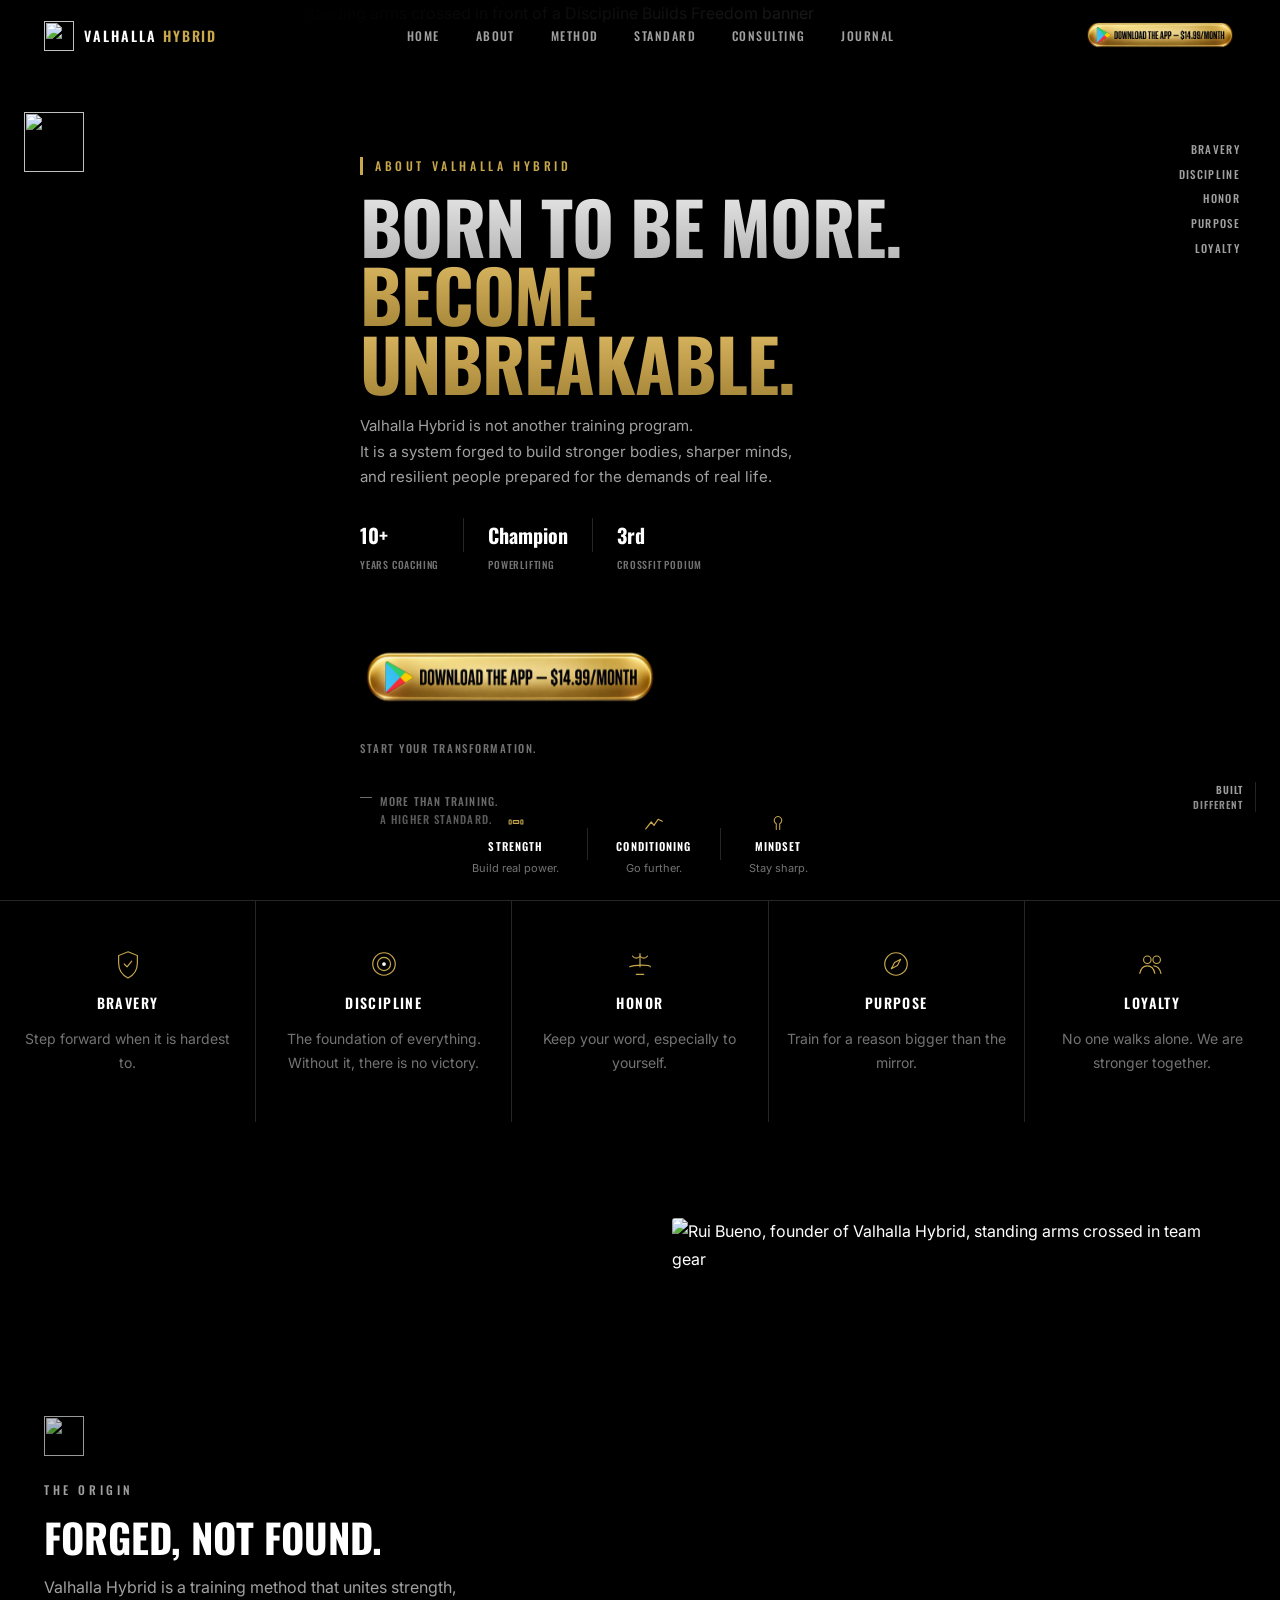
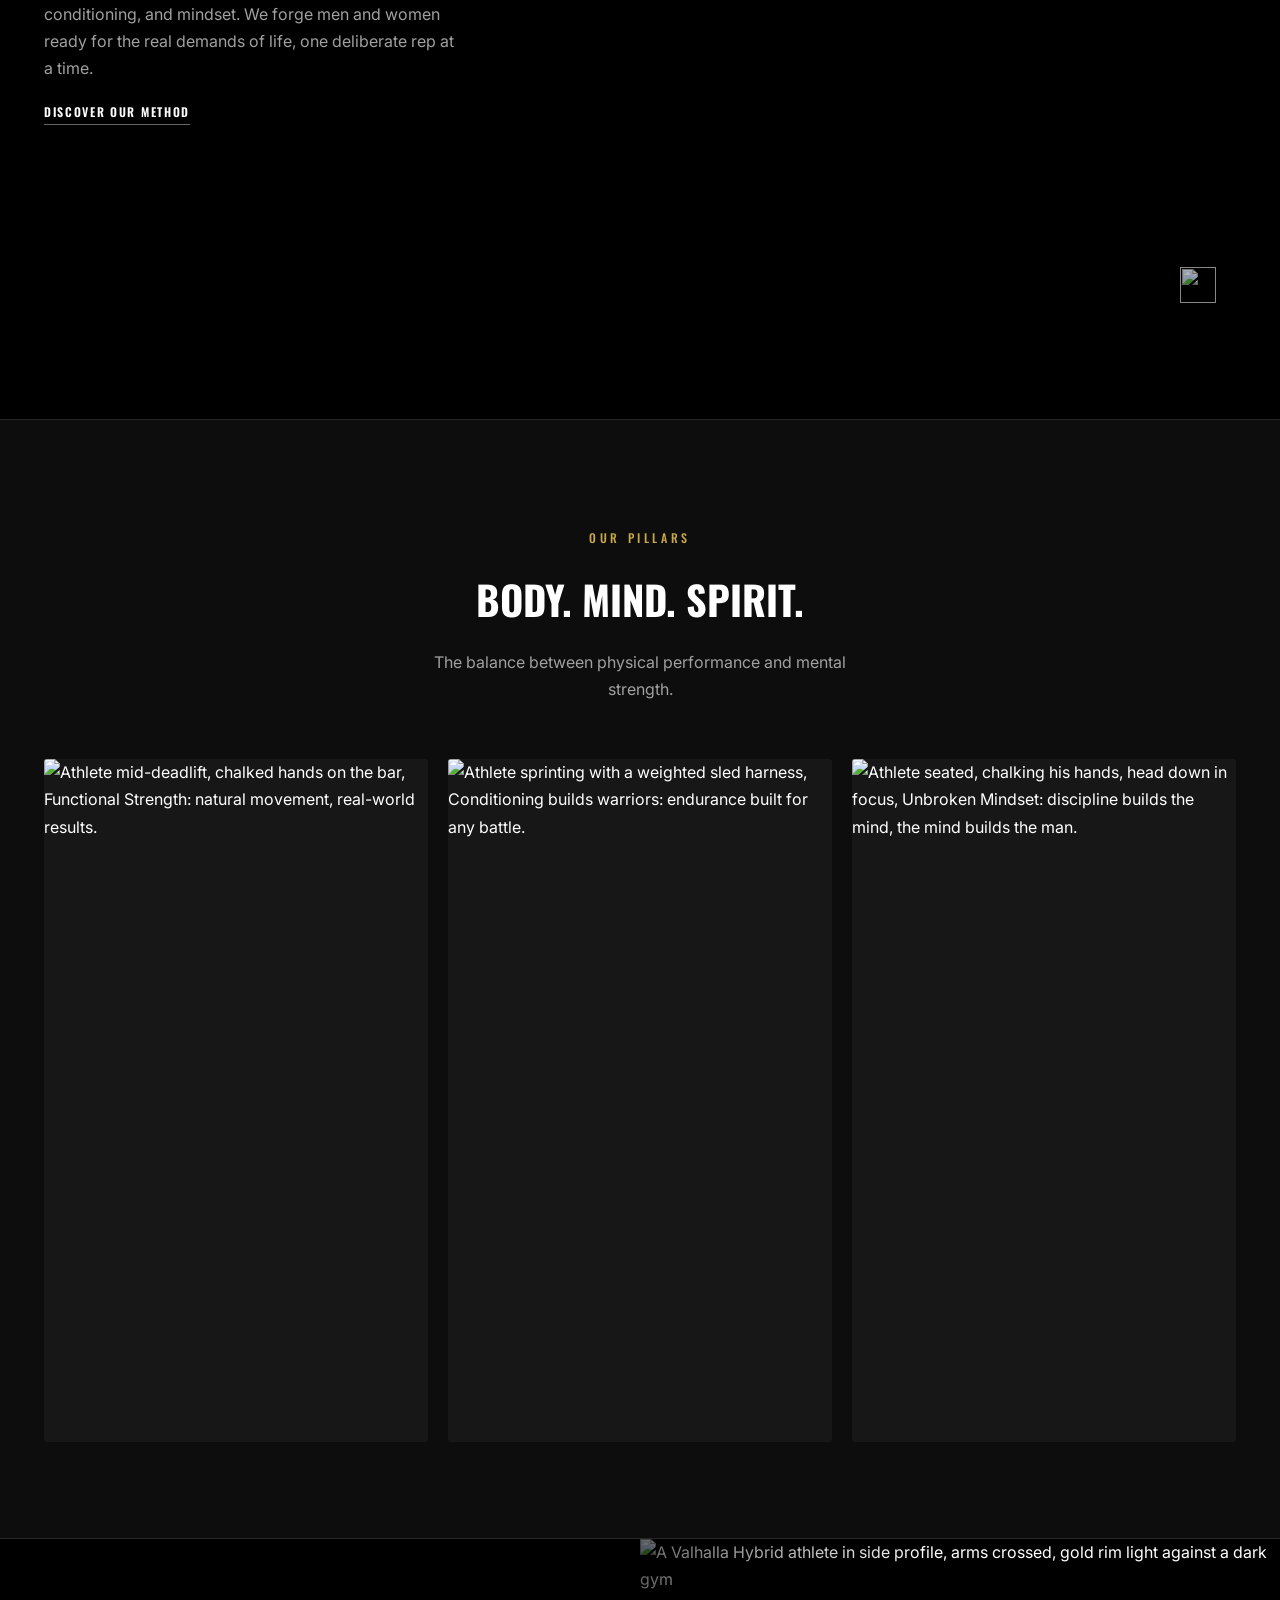
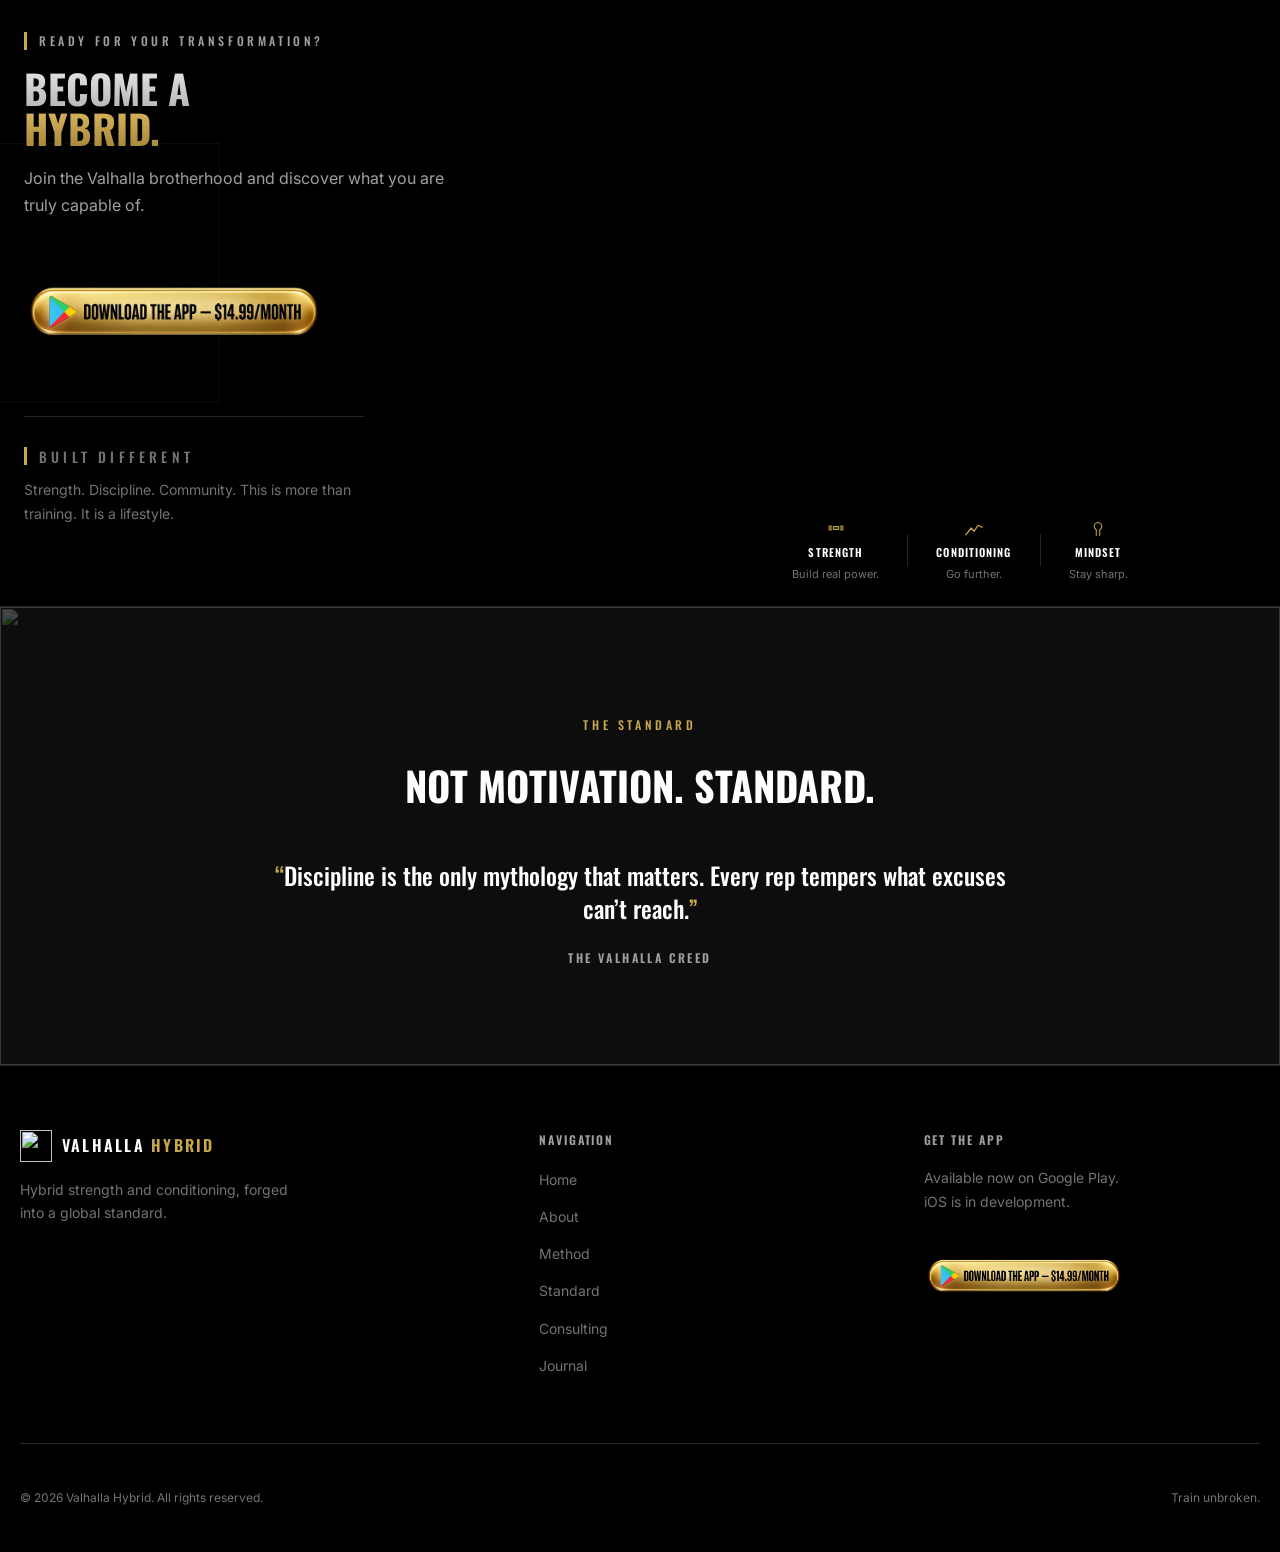
==== index.html @ 8d73e745 "Replace every app CTA with the Google Play download button graphic All CTAs that lead to the app (na" ====
<!DOCTYPE html>
<html lang="en">
<head>
  <meta charset="UTF-8" />
  <meta name="viewport" content="width=device-width, initial-scale=1" />
  <title>Valhalla Hybrid | Train Unbroken</title>
  <meta name="description" content="Hybrid strength and conditioning training, forged into a global standard. Discipline over motivation." />
  <meta name="theme-color" content="#000000" />
  <link rel="icon" href="favicon.ico" />
  <link rel="apple-touch-icon" href="apple-touch-icon.png" />
  <meta property="og:title" content="Valhalla Hybrid | Train Unbroken" />
  <meta property="og:description" content="Hybrid strength and conditioning training, forged into a global standard. Discipline over motivation." />
  <meta property="og:type" content="website" />
  <meta property="og:image" content="assets/head/og-cover.jpg" />
  <meta name="twitter:card" content="summary_large_image" />
  <meta name="twitter:image" content="assets/head/og-cover.jpg" />
  <link rel="preconnect" href="https://fonts.googleapis.com" />
  <link rel="preconnect" href="https://fonts.gstatic.com" crossorigin />
  <link href="https://fonts.googleapis.com/css2?family=Oswald:wght@400;500;600;700&family=Inter:wght@300;400;500;600;700&display=swap" rel="stylesheet" />
  <link rel="stylesheet" href="styles.css" />
</head>
<body>
  <header class="nav" id="nav">
    <div class="container nav-inner">
      <a href="#top" class="nav-brand">
        <img src="assets/brand/logo-mark.webp" alt="" />
        <span>VALHALLA <span style="color: var(--gold)">HYBRID</span></span>
      </a>
      <ul class="nav-links">
        <li><a href="#top">Home</a></li>
        <li><a href="#about">About</a></li>
        <li><a href="#method">Method</a></li>
        <li><a href="#standard">Standard</a></li>
        <li><a href="consulting.html">Consulting</a></li>
        <li><a href="journal.html">Journal</a></li>
      </ul>
      <a href="join.html" class="btn-download btn-download-nav" aria-label="Become A Hybrid — Download The App"><img src="assets/join/btn-download.png" alt=""></a>
    </div>
  </header>

  <main>
    <section id="top" class="hero">
      <img
        class="hero-bg"
        src="assets/hero/athlete-front.jpg"
        alt="Rui Bueno, founder of Valhalla Hybrid, standing arms crossed in front of a Discipline Builds Freedom banner"
      />
      <div class="hero-scrim-1"></div>
      <div class="hero-scrim-2"></div>
      <img class="hero-mark reveal" src="assets/brand/logo-mark.webp" alt="" />

      <ul class="hero-side-list reveal" style="animation-delay: 200ms">
        <li>Bravery</li>
        <li>Discipline</li>
        <li>Honor</li>
        <li>Purpose</li>
        <li>Loyalty</li>
      </ul>
      <p class="hero-built-different">Built<br />Different</p>

      <div class="container">
        <div class="hero-content">
          <p class="eyebrow eyebrow-rule reveal">About Valhalla Hybrid</p>
          <h1 class="hero-title reveal" style="animation-delay: 80ms">
            <span class="silver">Born to be more.</span><br />
            <span class="gold-grad">Become unbreakable.</span>
          </h1>
          <p class="hero-sub reveal" style="animation-delay: 160ms">
            Valhalla Hybrid is not another training program.<br />
            It is a system forged to build stronger bodies, sharper minds,<br />
            and resilient people prepared for the demands of real life.
          </p>

          <div class="hero-stats reveal" style="animation-delay: 200ms">
            <div class="stat">
              <span class="num">10+</span>
              <span class="label">Years Coaching</span>
            </div>
            <div class="divider"></div>
            <div class="stat">
              <span class="num">Champion</span>
              <span class="label">Powerlifting</span>
            </div>
            <div class="divider"></div>
            <div class="stat">
              <span class="num">3rd</span>
              <span class="label">CrossFit Podium</span>
            </div>
          </div>

          <div class="hero-ctas reveal" style="animation-delay: 240ms">
            <a href="join.html" class="btn-download btn-download-cta" aria-label="Enter Valhalla — Download The App"><img src="assets/join/btn-download.png" alt=""></a>
          </div>
          <p class="hero-cta-caption">Start your transformation.</p>

          <p class="hero-footline"><span class="rule"></span>More than training.<br />A higher standard.</p>
        </div>
      </div>

      <div class="cta-split-strip hero-strip">
        <div class="item">
          <svg viewBox="0 0 256 256" fill="none" stroke-width="12"><rect x="96" y="112" width="64" height="32" rx="4"/><rect x="48" y="104" width="24" height="48" rx="4"/><rect x="184" y="104" width="24" height="48" rx="4"/></svg>
          <h4>Strength</h4>
          <p>Build real power.</p>
        </div>
        <div class="divider"></div>
        <div class="item">
          <svg viewBox="0 0 256 256" fill="none" stroke-width="14"><path d="M32 208 96 128l32 40 48-72 48 24" stroke-linecap="round" stroke-linejoin="round"/></svg>
          <h4>Conditioning</h4>
          <p>Go further.</p>
        </div>
        <div class="divider"></div>
        <div class="item">
          <svg viewBox="0 0 256 256" fill="none" stroke-width="12"><path d="M108 216V148a44 44 0 1 1 40 0v68" stroke-linecap="round" stroke-linejoin="round"/></svg>
          <h4>Mindset</h4>
          <p>Stay sharp.</p>
        </div>
      </div>
    </section>

    <section class="pillars">
      <div class="pillars-grid">
        <div class="pillar">
          <svg viewBox="0 0 256 256" fill="none" stroke-width="10"><path d="M128 24 208 56v64c0 72-40 108-80 128-40-20-80-56-80-128V56Z"/><path d="M96 128l24 24 40-48" stroke-linecap="round" stroke-linejoin="round"/></svg>
          <h3>Bravery</h3>
          <p>Step forward when it is hardest to.</p>
        </div>
        <div class="pillar">
          <svg viewBox="0 0 256 256" fill="none" stroke-width="10"><circle cx="128" cy="128" r="96"/><circle cx="128" cy="128" r="56"/><circle cx="128" cy="128" r="16" fill="currentColor" stroke="none"/></svg>
          <h3>Discipline</h3>
          <p>The foundation of everything. Without it, there is no victory.</p>
        </div>
        <div class="pillar">
          <svg viewBox="0 0 256 256" fill="none" stroke-width="10"><path d="M40 152c40-20 176-20 176 0" stroke-linecap="round"/><path d="M128 40v112" stroke-linecap="round"/><path d="M64 60c16 24 48 24 64 0M192 60c-16 24-48 24-64 0" stroke-linecap="round" stroke-linejoin="round"/><path d="M96 216h64" stroke-linecap="round"/></svg>
          <h3>Honor</h3>
          <p>Keep your word, especially to yourself.</p>
        </div>
        <div class="pillar">
          <svg viewBox="0 0 256 256" fill="none" stroke-width="10"><circle cx="128" cy="128" r="96"/><path d="M168 88l-28 52-52 28 28-52 52-28Z" stroke-linejoin="round"/></svg>
          <h3>Purpose</h3>
          <p>Train for a reason bigger than the mirror.</p>
        </div>
        <div class="pillar">
          <svg viewBox="0 0 256 256" fill="none" stroke-width="10"><circle cx="88" cy="92" r="32"/><circle cx="168" cy="92" r="32"/><path d="M24 208c8-40 32-64 64-64s56 24 64 64" stroke-linecap="round"/><path d="M144 144c30 2 52 26 60 64" stroke-linecap="round"/></svg>
          <h3>Loyalty</h3>
          <p>No one walks alone. We are stronger together.</p>
        </div>
      </div>
    </section>

    <section id="about" class="about">
      <div class="container about-grid">
        <div>
          <img src="assets/brand/logo-mark.webp" alt="" style="height: 40px; width: 40px; opacity: 0.8; margin-bottom: 24px" />
          <p class="eyebrow">The Origin</p>
          <h2>Forged, not found.</h2>
          <p>
            Valhalla Hybrid is a training method that unites strength, conditioning, and mindset.
            We forge men and women ready for the real demands of life, one deliberate rep at a time.
          </p>
          <a href="#method" class="link-underline" style="color: var(--white)"><span>Discover Our Method</span></a>
        </div>
        <div class="about-photo">
          <img src="assets/content/founder.jpg" alt="Rui Bueno, founder of Valhalla Hybrid, standing arms crossed in team gear" />
          <div class="scrim"></div>
          <img class="mark" src="assets/brand/logo-mark.webp" alt="" />
        </div>
      </div>
    </section>

    <section id="method" class="method">
      <div class="container">
        <p class="eyebrow">Our Pillars</p>
        <h2>Body. Mind. Spirit.</h2>
        <p class="method-sub">The balance between physical performance and mental strength.</p>

        <div class="method-grid">
          <article class="method-card poster">
            <img src="assets/content/functional-strength.webp" alt="Athlete mid-deadlift, chalked hands on the bar, Functional Strength: natural movement, real-world results." />
          </article>
          <article class="method-card poster">
            <img src="assets/content/conditioning.webp" alt="Athlete sprinting with a weighted sled harness, Conditioning builds warriors: endurance built for any battle." />
          </article>
          <article class="method-card poster">
            <img src="assets/content/mindset.webp" alt="Athlete seated, chalking his hands, head down in focus, Unbroken Mindset: discipline builds the mind, the mind builds the man." />
          </article>
        </div>
      </div>
    </section>

    <section id="join" class="cta-split">
      <div class="cta-split-text">
        <img class="watermark" src="assets/brand/logo-mark.webp" alt="" />
        <div class="inner">
          <p class="eyebrow eyebrow-rule">Ready for your transformation?</p>
          <h2><span class="silver">Become a</span><br /><span class="gold-grad">hybrid.</span></h2>
          <p>Join the Valhalla brotherhood and discover what you are truly capable of.</p>
          <a href="join.html" class="btn-download btn-download-cta" aria-label="Become A Hybrid — Download The App"><img src="assets/join/btn-download.png" alt=""></a>

          <div class="built-different">
            <p class="eyebrow eyebrow-rule">Built Different</p>
            <p>Strength. Discipline. Community. This is more than training. It is a lifestyle.</p>
          </div>
        </div>
      </div>
      <div class="cta-split-photo">
        <img src="assets/content/athlete-side-profile.jpg" alt="A Valhalla Hybrid athlete in side profile, arms crossed, gold rim light against a dark gym" />
        <div class="scrim"></div>
        <div class="cta-split-strip">
          <div class="item">
            <svg viewBox="0 0 256 256" fill="none" stroke-width="12"><rect x="96" y="112" width="64" height="32" rx="4"/><rect x="48" y="104" width="24" height="48" rx="4"/><rect x="184" y="104" width="24" height="48" rx="4"/></svg>
            <h4>Strength</h4>
            <p>Build real power.</p>
          </div>
          <div class="divider"></div>
          <div class="item">
            <svg viewBox="0 0 256 256" fill="none" stroke-width="14"><path d="M32 208 96 128l32 40 48-72 48 24" stroke-linecap="round" stroke-linejoin="round"/></svg>
            <h4>Conditioning</h4>
            <p>Go further.</p>
          </div>
          <div class="divider"></div>
          <div class="item">
            <svg viewBox="0 0 256 256" fill="none" stroke-width="12"><path d="M108 216V148a44 44 0 1 1 40 0v68" stroke-linecap="round" stroke-linejoin="round"/></svg>
            <h4>Mindset</h4>
            <p>Stay sharp.</p>
          </div>
        </div>
      </div>
    </section>

    <section id="standard" class="standard">
      <img class="bg-texture" src="assets/textures/texture-smoke.webp" alt="" />
      <div class="container standard-inner">
        <p class="eyebrow">The Standard</p>
        <h2>Not motivation. Standard.</h2>
        <blockquote>
          <p><span style="color: var(--gold)">&ldquo;</span>Discipline is the only mythology that matters. Every rep tempers what excuses can&rsquo;t reach.<span style="color: var(--gold)">&rdquo;</span></p>
          <footer>The Valhalla Creed</footer>
        </blockquote>
      </div>
    </section>
  </main>

  <footer class="site-footer">
    <div class="container footer-grid">
      <div>
        <a href="#top" class="footer-brand">
          <img src="assets/brand/logo-mark.webp" alt="" />
          <span>VALHALLA <span style="color: var(--gold)">HYBRID</span></span>
        </a>
        <p class="footer-tagline">Hybrid strength and conditioning, forged into a global standard.</p>
      </div>
      <div class="footer-col">
        <h3>Navigation</h3>
        <ul>
          <li><a href="#top">Home</a></li>
          <li><a href="#about">About</a></li>
          <li><a href="#method">Method</a></li>
          <li><a href="#standard">Standard</a></li>
          <li><a href="consulting.html">Consulting</a></li>
          <li><a href="journal.html">Journal</a></li>
        </ul>
      </div>
      <div class="footer-col">
        <h3>Get The App</h3>
        <p>Available now on Google Play. iOS is in development.</p>
        <a href="join.html" class="btn-download btn-download-sm" aria-label="Become A Hybrid — Download The App"><img src="assets/join/btn-download.png" alt=""></a>
      </div>
    </div>
    <div class="container footer-bottom">
      <p>&copy; <span id="year"></span> Valhalla Hybrid. All rights reserved.</p>
      <p>Train unbroken.</p>
    </div>
  </footer>

  <script>
    document.getElementById("year").textContent = new Date().getFullYear();
    var nav = document.getElementById("nav");
    window.addEventListener("scroll", function () {
      nav.classList.toggle("scrolled", window.scrollY > 8);
    });
  </script>
</body>
</html>
---- styles.css ----
:root {
  --black: #000000;
  --ink: #0d0d0d;
  --surface: #171717;
  --surface-2: #262626;
  --gold: #c9a84c;
  --gold-dim: #9a7b30;
  --gold-bright: #e8c36a;
  --white: #ffffff;
  --mist: #a0a0a0;
  --mist-2: #737373;
  --font-display: "Oswald", "Arial Narrow", sans-serif;
  --font-body: "Inter", -apple-system, BlinkMacSystemFont, sans-serif;
}

* {
  box-sizing: border-box;
}

html {
  scroll-behavior: smooth;
}

body {
  margin: 0;
  background: var(--black);
  color: var(--white);
  font-family: var(--font-body);
  line-height: 1.7;
  -webkit-font-smoothing: antialiased;
}

img {
  max-width: 100%;
  display: block;
}

a {
  color: inherit;
  text-decoration: none;
}

.container {
  max-width: 1240px;
  margin: 0 auto;
  padding: 0 24px;
}

.eyebrow {
  font-family: var(--font-display);
  font-size: 12px;
  font-weight: 500;
  letter-spacing: 0.3em;
  text-transform: uppercase;
  color: var(--gold);
}

.reveal {
  animation: reveal-in 0.7s cubic-bezier(0.16, 1, 0.3, 1) both;
}

@keyframes reveal-in {
  from {
    opacity: 0;
    transform: translateY(14px);
  }
  to {
    opacity: 1;
    transform: translateY(0);
  }
}

@media (prefers-reduced-motion: reduce) {
  .reveal {
    animation: none;
  }
}

/* ── NAV ── */
.nav {
  position: fixed;
  inset: 0 0 auto 0;
  z-index: 50;
  background: linear-gradient(to bottom, rgba(0, 0, 0, 0.75), transparent);
  transition: background 0.3s ease;
}
.nav.scrolled {
  background: rgba(0, 0, 0, 0.92);
  backdrop-filter: blur(10px);
}
.nav-inner {
  display: flex;
  align-items: center;
  justify-content: space-between;
  height: 72px;
}
.nav-brand {
  display: flex;
  align-items: center;
  gap: 10px;
}
.nav-brand img {
  height: 30px;
  width: 30px;
}
.nav-brand span {
  font-family: var(--font-display);
  font-size: 14px;
  font-weight: 600;
  letter-spacing: 0.14em;
}
.nav-links {
  display: none;
  gap: 36px;
  list-style: none;
  margin: 0;
  padding: 0;
}
.nav-links a {
  font-family: var(--font-display);
  font-size: 12px;
  font-weight: 500;
  letter-spacing: 0.12em;
  text-transform: uppercase;
  color: var(--mist);
  transition: color 0.2s ease;
}
.nav-links a:hover {
  color: var(--white);
}
.btn-nav {
  border: 1px solid rgba(201, 168, 76, 0.7);
  border-radius: 3px;
  padding: 10px 20px;
  font-family: var(--font-display);
  font-size: 11px;
  font-weight: 600;
  letter-spacing: 0.12em;
  text-transform: uppercase;
  color: var(--gold);
  transition: 0.2s ease;
}
.btn-nav:hover {
  background: var(--gold);
  color: var(--black);
}
@media (min-width: 768px) {
  .nav-links {
    display: flex;
  }
}

/* ── HERO ── */
.hero {
  position: relative;
  min-height: 100dvh;
  display: flex;
  align-items: center;
  padding-top: 72px;
  overflow: hidden;
}
.hero-bg {
  position: absolute;
  inset: 0;
  width: 100%;
  height: 100%;
  object-fit: cover;
  object-position: center 32%;
}
.hero-scrim-1 {
  position: absolute;
  inset: 0;
  background: linear-gradient(to right, var(--black) 20%, rgba(0, 0, 0, 0.7) 55%, rgba(0, 0, 0, 0.1));
}
.hero-scrim-2 {
  position: absolute;
  inset: 0;
  background: linear-gradient(to top, var(--black), transparent 40%, rgba(0, 0, 0, 0.4));
}
.hero-mark {
  position: absolute;
  top: 112px;
  left: 24px;
  height: 60px;
  width: 60px;
  opacity: 0.9;
}
.hero-content {
  position: relative;
  max-width: 560px;
}
.hero-title {
  font-family: var(--font-display);
  font-weight: 700;
  text-transform: uppercase;
  font-size: 56px;
  line-height: 0.95;
  letter-spacing: -0.01em;
  margin: 16px 0;
}
.hero-title .gold {
  color: var(--gold);
}
.hero-sub {
  max-width: 460px;
  color: var(--mist);
  font-size: 15px;
  line-height: 1.7;
  margin-bottom: 28px;
}
.hero-ctas {
  display: flex;
  flex-wrap: wrap;
  align-items: center;
  gap: 24px;
}
.hero-cta-caption {
  margin: 10px 0 0;
  font-family: var(--font-display);
  font-size: 11px;
  font-weight: 500;
  letter-spacing: 0.14em;
  text-transform: uppercase;
  color: var(--mist-2);
}
.hero-stats {
  display: flex;
  align-items: flex-start;
  gap: 24px;
  margin-bottom: 28px;
}
.hero-stats .stat {
  display: flex;
  flex-direction: column;
  gap: 4px;
}
.hero-stats .num {
  font-family: var(--font-display);
  font-size: 20px;
  font-weight: 700;
  color: var(--white);
}
.hero-stats .label {
  font-family: var(--font-display);
  font-size: 10px;
  font-weight: 500;
  letter-spacing: 0.08em;
  text-transform: uppercase;
  color: var(--mist-2);
}
.hero-stats .divider {
  width: 1px;
  height: 34px;
  background: var(--surface-2);
}
.hero-footline {
  margin: 36px 0 0;
  padding-left: 20px;
  position: relative;
  font-family: var(--font-display);
  font-size: 11px;
  font-weight: 500;
  letter-spacing: 0.1em;
  text-transform: uppercase;
  color: var(--mist-2);
  line-height: 1.6;
}
.hero-footline .rule {
  position: absolute;
  left: 0;
  top: 4px;
  width: 12px;
  height: 1px;
  background: var(--mist-2);
}
.hero-side-list {
  display: none;
  position: absolute;
  right: 40px;
  top: 140px;
  list-style: none;
  margin: 0;
  padding: 0;
  text-align: right;
  gap: 6px;
  flex-direction: column;
}
.hero-side-list li {
  font-family: var(--font-display);
  font-size: 11px;
  font-weight: 500;
  letter-spacing: 0.12em;
  text-transform: uppercase;
  color: var(--mist);
}
.hero-built-different {
  display: none;
  position: absolute;
  right: 24px;
  bottom: 88px;
  margin: 0;
  font-family: var(--font-display);
  font-size: 10px;
  font-weight: 600;
  letter-spacing: 0.1em;
  text-transform: uppercase;
  color: var(--mist);
  text-align: right;
  line-height: 1.5;
  border-right: 1px solid var(--surface-2);
  padding-right: 12px;
}
.hero-strip {
  position: absolute;
}
.cta-split-strip.hero-strip {
  display: none;
}
@media (min-width: 1024px) {
  .hero-side-list,
  .hero-built-different {
    display: flex;
  }
  .hero-built-different {
    display: block;
  }
  .cta-split-strip.hero-strip {
    display: flex;
  }
}
.btn-gold {
  background: var(--gold);
  color: var(--black);
  border-radius: 3px;
  padding: 14px 28px;
  font-family: var(--font-display);
  font-size: 12px;
  font-weight: 600;
  letter-spacing: 0.14em;
  text-transform: uppercase;
  transition: transform 0.2s ease;
  display: inline-block;
}
.btn-gold:hover {
  transform: translateY(-2px);
}
.link-underline {
  font-family: var(--font-display);
  font-size: 12px;
  font-weight: 600;
  letter-spacing: 0.14em;
  text-transform: uppercase;
}
.link-underline span {
  border-bottom: 1px solid rgba(255, 255, 255, 0.4);
  padding-bottom: 4px;
  transition: 0.2s ease;
}
.link-underline:hover span {
  border-color: var(--gold);
  color: var(--gold);
}
@media (min-width: 768px) {
  .hero-title {
    font-size: 72px;
  }
}

/* ── PILLARS ── */
.pillars {
  border-top: 1px solid var(--surface-2);
}
.pillars-grid {
  display: grid;
  grid-template-columns: repeat(2, 1fr);
  gap: 1px;
  background: var(--surface-2);
}
.pillar:nth-child(5) {
  grid-column: span 2;
}
@media (min-width: 640px) {
  .pillars-grid {
    grid-template-columns: repeat(3, 1fr);
  }
}
@media (min-width: 1024px) {
  .pillars-grid {
    grid-template-columns: repeat(5, 1fr);
  }
  .pillar:nth-child(5) {
    grid-column: span 1;
  }
}
.pillar {
  background: var(--black);
  padding: 48px 16px;
  text-align: center;
  display: flex;
  flex-direction: column;
  align-items: center;
  gap: 12px;
}
.pillar svg {
  width: 30px;
  height: 30px;
  stroke: var(--gold);
}
.pillar h3 {
  font-family: var(--font-display);
  font-size: 14px;
  font-weight: 600;
  letter-spacing: 0.1em;
  text-transform: uppercase;
  margin: 0;
}
.pillar p {
  font-size: 14px;
  color: var(--mist-2);
  margin: 0;
}

/* ── ABOUT ── */
.about {
  padding: 96px 0;
}
.about-grid {
  display: grid;
  gap: 56px;
  align-items: center;
}
@media (min-width: 768px) {
  .about-grid {
    grid-template-columns: 1fr 1fr;
    gap: 64px;
  }
}
.about h2 {
  font-family: var(--font-display);
  font-weight: 700;
  text-transform: uppercase;
  font-size: 40px;
  line-height: 1.02;
  margin: 16px 0;
}
.about p {
  max-width: 420px;
  color: var(--mist);
}
.about-photo {
  position: relative;
  aspect-ratio: 4 / 5;
  overflow: hidden;
  border-radius: 3px;
}
.about-photo img {
  width: 100%;
  height: 100%;
  object-fit: cover;
}
.about-photo .scrim {
  position: absolute;
  inset: 0;
  background: linear-gradient(to top, rgba(0, 0, 0, 0.7), transparent 55%);
}
.about-photo .mark {
  position: absolute;
  right: 20px;
  bottom: 20px;
  height: 36px;
  width: 36px;
  opacity: 0.7;
}

/* ── METHOD ── */
.method {
  border-top: 1px solid var(--surface-2);
  background: var(--ink);
  padding: 96px 0;
  text-align: center;
}
.method h2 {
  font-family: var(--font-display);
  font-weight: 700;
  text-transform: uppercase;
  font-size: 40px;
  margin: 16px 0;
}
.method-sub {
  max-width: 420px;
  margin: 0 auto;
  color: var(--mist);
}
.method-grid {
  margin-top: 56px;
  display: grid;
  gap: 20px;
  text-align: left;
}
@media (min-width: 768px) {
  .method-grid {
    grid-template-columns: repeat(3, 1fr);
  }
}
.method-card {
  position: relative;
  aspect-ratio: 4 / 5;
  overflow: hidden;
  border-radius: 3px;
  background: var(--surface);
}
.method-card img {
  width: 100%;
  height: 100%;
  object-fit: cover;
  opacity: 0.85;
}
.method-card.poster {
  aspect-ratio: 940 / 1672;
  transition: transform 0.3s ease;
}
.method-card.poster img {
  opacity: 1;
}
.method-card.poster:hover {
  transform: translateY(-4px);
}
.method-card .scrim {
  position: absolute;
  inset: 0;
  background: linear-gradient(to top, var(--black), rgba(0, 0, 0, 0.2) 60%, transparent);
}
.method-card svg {
  position: absolute;
  top: 24px;
  left: 24px;
  width: 30px;
  height: 30px;
  stroke: var(--gold);
}
.method-card .label {
  position: absolute;
  left: 0;
  right: 0;
  bottom: 0;
  padding: 24px;
}
.method-card h3 {
  font-family: var(--font-display);
  font-size: 18px;
  font-weight: 600;
  letter-spacing: 0.06em;
  text-transform: uppercase;
  margin: 0 0 6px;
}
.method-card p {
  font-size: 14px;
  color: var(--mist);
  margin: 0;
}

/* ── CTA SPLIT ── */
.cta-split {
  border-top: 1px solid var(--surface-2);
  display: grid;
}
@media (min-width: 768px) {
  .cta-split {
    grid-template-columns: 1fr 1fr;
  }
}
.cta-split-text {
  position: relative;
  display: flex;
  align-items: center;
  overflow: hidden;
  padding: 80px 24px;
}
.cta-split-text .watermark {
  position: absolute;
  left: -40px;
  height: 260px;
  width: 260px;
  opacity: 0.06;
  pointer-events: none;
}
.cta-split-text .inner {
  position: relative;
  max-width: 420px;
}
.eyebrow-rule {
  display: flex;
  align-items: center;
  gap: 12px;
}
.eyebrow-rule::before {
  content: "";
  display: block;
  width: 3px;
  height: 18px;
  background: var(--gold);
}
.cta-split-text h2 {
  font-family: var(--font-display);
  font-weight: 700;
  text-transform: uppercase;
  font-size: 40px;
  line-height: 1.02;
  margin: 16px 0;
}
.silver {
  background: linear-gradient(180deg, #f2f2f2 0%, #ababab 100%);
  -webkit-background-clip: text;
  background-clip: text;
  color: transparent;
}
.gold-grad {
  background: linear-gradient(180deg, var(--gold-bright) 0%, var(--gold-dim) 100%);
  -webkit-background-clip: text;
  background-clip: text;
  color: transparent;
}
.cta-split-text p {
  color: var(--mist);
}
.built-different {
  margin-top: 44px;
  padding-top: 28px;
  border-top: 1px solid var(--surface-2);
  max-width: 340px;
}
.built-different .eyebrow-rule {
  margin-bottom: 10px;
}
.built-different p {
  font-size: 14px;
  line-height: 1.7;
  color: var(--mist-2);
  margin: 0;
}
.cta-split-strip {
  position: absolute;
  left: 0;
  right: 0;
  bottom: 0;
  display: flex;
  align-items: center;
  justify-content: center;
  gap: 0;
  padding: 22px 24px;
  background: linear-gradient(to top, rgba(0, 0, 0, 0.75), transparent);
}
.cta-split-strip .item {
  display: flex;
  flex-direction: column;
  align-items: center;
  gap: 4px;
  padding: 0 28px;
}
.cta-split-strip .item svg {
  width: 22px;
  height: 22px;
  stroke: var(--gold);
}
.cta-split-strip .item h4 {
  font-family: var(--font-display);
  font-size: 11px;
  font-weight: 600;
  letter-spacing: 0.1em;
  text-transform: uppercase;
  color: var(--white);
  margin: 0;
}
.cta-split-strip .item p {
  font-size: 11px;
  color: var(--mist-2);
  margin: 0;
}
.cta-split-strip .divider {
  width: 1px;
  height: 32px;
  background: var(--surface-2);
}
.btn-framed {
  margin-top: 32px;
  display: inline-flex;
  align-items: center;
  gap: 12px;
  border: 1px solid var(--gold);
  padding: 14px 28px;
  font-family: var(--font-display);
  font-size: 12px;
  font-weight: 600;
  letter-spacing: 0.14em;
  text-transform: uppercase;
  color: var(--gold);
  transition: 0.2s ease;
}
.btn-framed span {
  transition: transform 0.2s ease;
}
.btn-framed:hover {
  background: var(--gold);
  color: var(--black);
}
.btn-framed:hover span {
  transform: translateX(6px);
}
.cta-split-photo {
  position: relative;
  aspect-ratio: 4 / 3;
}
@media (min-width: 768px) {
  .cta-split-photo {
    aspect-ratio: auto;
  }
}
.cta-split-photo img {
  width: 100%;
  height: 100%;
  object-fit: cover;
  object-position: 30% center;
}
.cta-split-photo .scrim {
  position: absolute;
  inset: 0;
  background: linear-gradient(to right, rgba(0, 0, 0, 0.6), transparent 45%);
}

/* ── STANDARD ── */
.standard {
  position: relative;
  overflow: hidden;
  border-top: 1px solid var(--surface-2);
  background: var(--ink);
  padding: 96px 0;
  text-align: center;
}
.standard .bg-texture {
  position: absolute;
  inset: 0;
  width: 100%;
  height: 100%;
  object-fit: cover;
  opacity: 0.25;
}
.standard-inner {
  position: relative;
  max-width: 780px;
  margin: 0 auto;
}
.standard h2 {
  font-family: var(--font-display);
  font-weight: 700;
  text-transform: uppercase;
  font-size: 40px;
  margin: 16px 0;
}
.standard blockquote {
  margin: 40px 0 0;
}
.standard blockquote p {
  font-family: var(--font-display);
  font-size: 24px;
  font-weight: 500;
  line-height: 1.35;
  margin: 0;
}
.standard footer {
  margin-top: 24px;
  font-family: var(--font-display);
  font-size: 12px;
  font-weight: 600;
  letter-spacing: 0.2em;
  text-transform: uppercase;
  color: var(--mist);
}

/* ── FOOTER ── */
.site-footer {
  border-top: 1px solid var(--surface-2);
}
.footer-grid {
  padding: 64px 0;
  display: grid;
  gap: 48px;
}
@media (min-width: 768px) {
  .footer-grid {
    grid-template-columns: 1.4fr 1fr 1fr;
  }
}
.footer-brand {
  display: flex;
  align-items: center;
  gap: 10px;
}
.footer-brand img {
  height: 32px;
  width: 32px;
}
.footer-brand span {
  font-family: var(--font-display);
  font-size: 16px;
  font-weight: 600;
  letter-spacing: 0.14em;
}
.footer-tagline {
  margin-top: 16px;
  max-width: 280px;
  font-size: 14px;
  color: var(--mist-2);
}
.footer-col h3 {
  font-family: var(--font-display);
  font-size: 12px;
  font-weight: 600;
  letter-spacing: 0.16em;
  text-transform: uppercase;
  color: var(--mist);
  margin: 0 0 16px;
}
.footer-col ul {
  list-style: none;
  margin: 0;
  padding: 0;
  display: flex;
  flex-direction: column;
  gap: 10px;
}
.footer-col a {
  font-size: 14px;
  color: var(--mist-2);
  transition: color 0.2s ease;
}
.footer-col a:hover {
  color: var(--gold);
}
.footer-col p {
  max-width: 220px;
  font-size: 14px;
  color: var(--mist-2);
}
.footer-link-underline {
  margin-top: 16px;
  display: inline-block;
  font-family: var(--font-display);
  font-size: 12px;
  font-weight: 600;
  letter-spacing: 0.12em;
  text-transform: uppercase;
  color: var(--gold);
}
.footer-link-underline span {
  border-bottom: 1px solid rgba(201, 168, 76, 0.5);
  padding-bottom: 4px;
  transition: 0.2s ease;
}
.footer-link-underline:hover span {
  border-color: var(--gold-bright);
  color: var(--gold-bright);
}

/* ── APP DOWNLOAD BUTTON (image, used for every CTA that leads to the app) ── */
.btn-download {
  display: inline-block;
  line-height: 0;
  transition: transform 0.2s ease;
}
.btn-download:hover {
  transform: translateY(-2px);
}
.btn-download img {
  display: block;
  width: 100%;
  height: auto;
}
.btn-download-nav {
  width: 152px;
}
.btn-download-sm {
  margin-top: 16px;
  width: 200px;
  max-width: 100%;
}
.btn-download-cta {
  margin-top: 28px;
  width: 300px;
  max-width: 100%;
}

.footer-bottom {
  border-top: 1px solid var(--surface-2);
  padding: 32px 0;
  display: flex;
  flex-direction: column;
  gap: 8px;
  font-size: 12px;
  color: var(--mist-2);
}
@media (min-width: 768px) {
  .footer-bottom {
    flex-direction: row;
    align-items: center;
    justify-content: space-between;
  }
}

/* ── JOURNAL: index ── */
.journal-hero {
  padding: 160px 0 64px;
  border-bottom: 1px solid var(--surface-2);
}
.journal-hero h1 {
  font-family: var(--font-display);
  font-weight: 700;
  text-transform: uppercase;
  font-size: 44px;
  line-height: 1.02;
  margin: 16px 0;
}
.journal-hero p {
  max-width: 480px;
  color: var(--mist);
}
.journal-list {
  padding: 64px 0 96px;
  display: grid;
  gap: 1px;
  background: var(--surface-2);
  border-top: 1px solid var(--surface-2);
}
.journal-card {
  display: block;
  background: var(--black);
  transition: background 0.2s ease;
}
.journal-card:hover {
  background: var(--ink);
}
.journal-card .container {
  display: grid;
  gap: 8px;
  padding-top: 40px;
  padding-bottom: 40px;
}
.journal-card .tag {
  font-family: var(--font-display);
  font-size: 11px;
  font-weight: 600;
  letter-spacing: 0.16em;
  text-transform: uppercase;
  color: var(--gold);
}
.journal-card h2 {
  font-family: var(--font-display);
  font-size: 26px;
  font-weight: 600;
  text-transform: uppercase;
  margin: 0;
  letter-spacing: 0.01em;
}
.journal-card p {
  max-width: 640px;
  color: var(--mist);
  margin: 0;
}
.journal-card .meta {
  font-size: 12px;
  color: var(--mist-2);
}

/* ── JOURNAL: article ── */
.article-hero {
  position: relative;
  padding: 220px 0 72px;
  overflow: hidden;
  border-bottom: 1px solid var(--surface-2);
}
.article-hero .bg-texture {
  position: absolute;
  inset: 0;
  width: 100%;
  height: 100%;
  object-fit: cover;
  opacity: 0.18;
}
.article-hero.photo {
  min-height: 640px;
  display: flex;
  align-items: center;
  padding: 140px 0 64px;
}
.article-hero.photo .bg-texture {
  opacity: 1;
  object-position: 62% center;
}
.article-hero.photo::after {
  content: "";
  position: absolute;
  inset: 0;
  background: linear-gradient(to right, var(--black) 15%, rgba(0, 0, 0, 0.65) 48%, rgba(0, 0, 0, 0.15));
}
.article-hero.photo::before {
  content: "";
  position: absolute;
  inset: 0;
  z-index: 1;
  background: linear-gradient(to top, var(--black), transparent 45%, rgba(0, 0, 0, 0.35));
}
.article-hero.photo .container {
  position: relative;
  z-index: 2;
}
.article-hero .container {
  position: relative;
}
.article-hero h1 {
  font-family: var(--font-display);
  font-weight: 700;
  text-transform: uppercase;
  font-size: 40px;
  line-height: 1.04;
  max-width: 720px;
  margin: 16px 0;
}
@media (min-width: 768px) {
  .article-hero h1 {
    font-size: 52px;
  }
}
.article-meta {
  font-size: 13px;
  color: var(--mist-2);
}
.article-body {
  padding: 64px 0 96px;
}
.article-body .prose {
  max-width: 680px;
  margin: 0 auto;
}
.article-body .prose p {
  font-size: 17px;
  line-height: 1.8;
  color: var(--mist);
  margin: 0 0 24px;
}
.article-body .prose h2 {
  font-family: var(--font-display);
  font-size: 22px;
  font-weight: 600;
  text-transform: uppercase;
  color: var(--white);
  margin: 48px 0 16px;
}
.article-body .prose blockquote {
  margin: 40px 0;
  padding-left: 24px;
  border-left: 2px solid var(--gold);
}
.article-body .prose blockquote p {
  font-family: var(--font-display);
  font-size: 20px;
  font-weight: 500;
  color: var(--white);
  line-height: 1.4;
  margin: 0;
}
.article-cta {
  max-width: 680px;
  margin: 56px auto 0;
  padding-top: 40px;
  border-top: 1px solid var(--surface-2);
  text-align: center;
}
.article-cta p {
  color: var(--mist);
  margin: 0 0 20px;
}

/* ── CONSULTING PAGE ── */
.included-grid {
  padding: 80px 0;
  display: grid;
  gap: 32px;
}
@media (min-width: 768px) {
  .included-grid {
    grid-template-columns: repeat(2, 1fr);
    gap: 1px 48px;
  }
}
.included-item {
  display: flex;
  gap: 16px;
  padding: 24px 0;
  border-bottom: 1px solid var(--surface-2);
}
.included-item svg {
  flex: 0 0 auto;
  width: 24px;
  height: 24px;
  stroke: var(--gold);
  margin-top: 2px;
}
.included-item h3 {
  font-family: var(--font-display);
  font-size: 15px;
  font-weight: 600;
  letter-spacing: 0.04em;
  text-transform: uppercase;
  margin: 0 0 6px;
}
.included-item p {
  font-size: 14px;
  line-height: 1.6;
  color: var(--mist-2);
  margin: 0;
}

.pricing-grid {
  padding: 0 0 96px;
  display: grid;
  gap: 20px;
}
@media (min-width: 768px) {
  .pricing-grid {
    grid-template-columns: repeat(2, 1fr);
  }
}
.price-card {
  border: 1px solid var(--surface-2);
  padding: 40px;
  display: flex;
  flex-direction: column;
}
.price-card.featured {
  border-color: var(--gold);
  background: var(--ink);
  position: relative;
}
.price-card .badge {
  position: absolute;
  top: -13px;
  left: 40px;
  background: var(--gold);
  color: var(--black);
  font-family: var(--font-display);
  font-size: 10px;
  font-weight: 700;
  letter-spacing: 0.1em;
  text-transform: uppercase;
  padding: 4px 10px;
}
.price-card h3 {
  font-family: var(--font-display);
  font-size: 13px;
  font-weight: 600;
  letter-spacing: 0.14em;
  text-transform: uppercase;
  color: var(--mist);
  margin: 0 0 16px;
}
.price-card .amount {
  font-family: var(--font-display);
  font-size: 44px;
  font-weight: 700;
  color: var(--white);
}
.price-card .amount span {
  font-size: 15px;
  font-weight: 500;
  color: var(--mist-2);
  text-transform: none;
}
.price-card .note {
  margin: 8px 0 28px;
  font-size: 13px;
  color: var(--mist-2);
}
.price-card a {
  margin-top: auto;
}

.compare-section {
  border-top: 1px solid var(--surface-2);
  background: var(--ink);
  padding: 96px 0;
}
.compare-grid {
  margin-top: 48px;
  display: grid;
  gap: 20px;
}
@media (min-width: 768px) {
  .compare-grid {
    grid-template-columns: repeat(2, 1fr);
  }
}
.compare-card {
  background: var(--black);
  border: 1px solid var(--surface-2);
  padding: 36px;
}
.compare-card h3 {
  font-family: var(--font-display);
  font-size: 20px;
  font-weight: 700;
  text-transform: uppercase;
  margin: 0 0 10px;
}
.compare-card p {
  font-size: 14px;
  line-height: 1.7;
  color: var(--mist-2);
  margin: 0 0 24px;
}
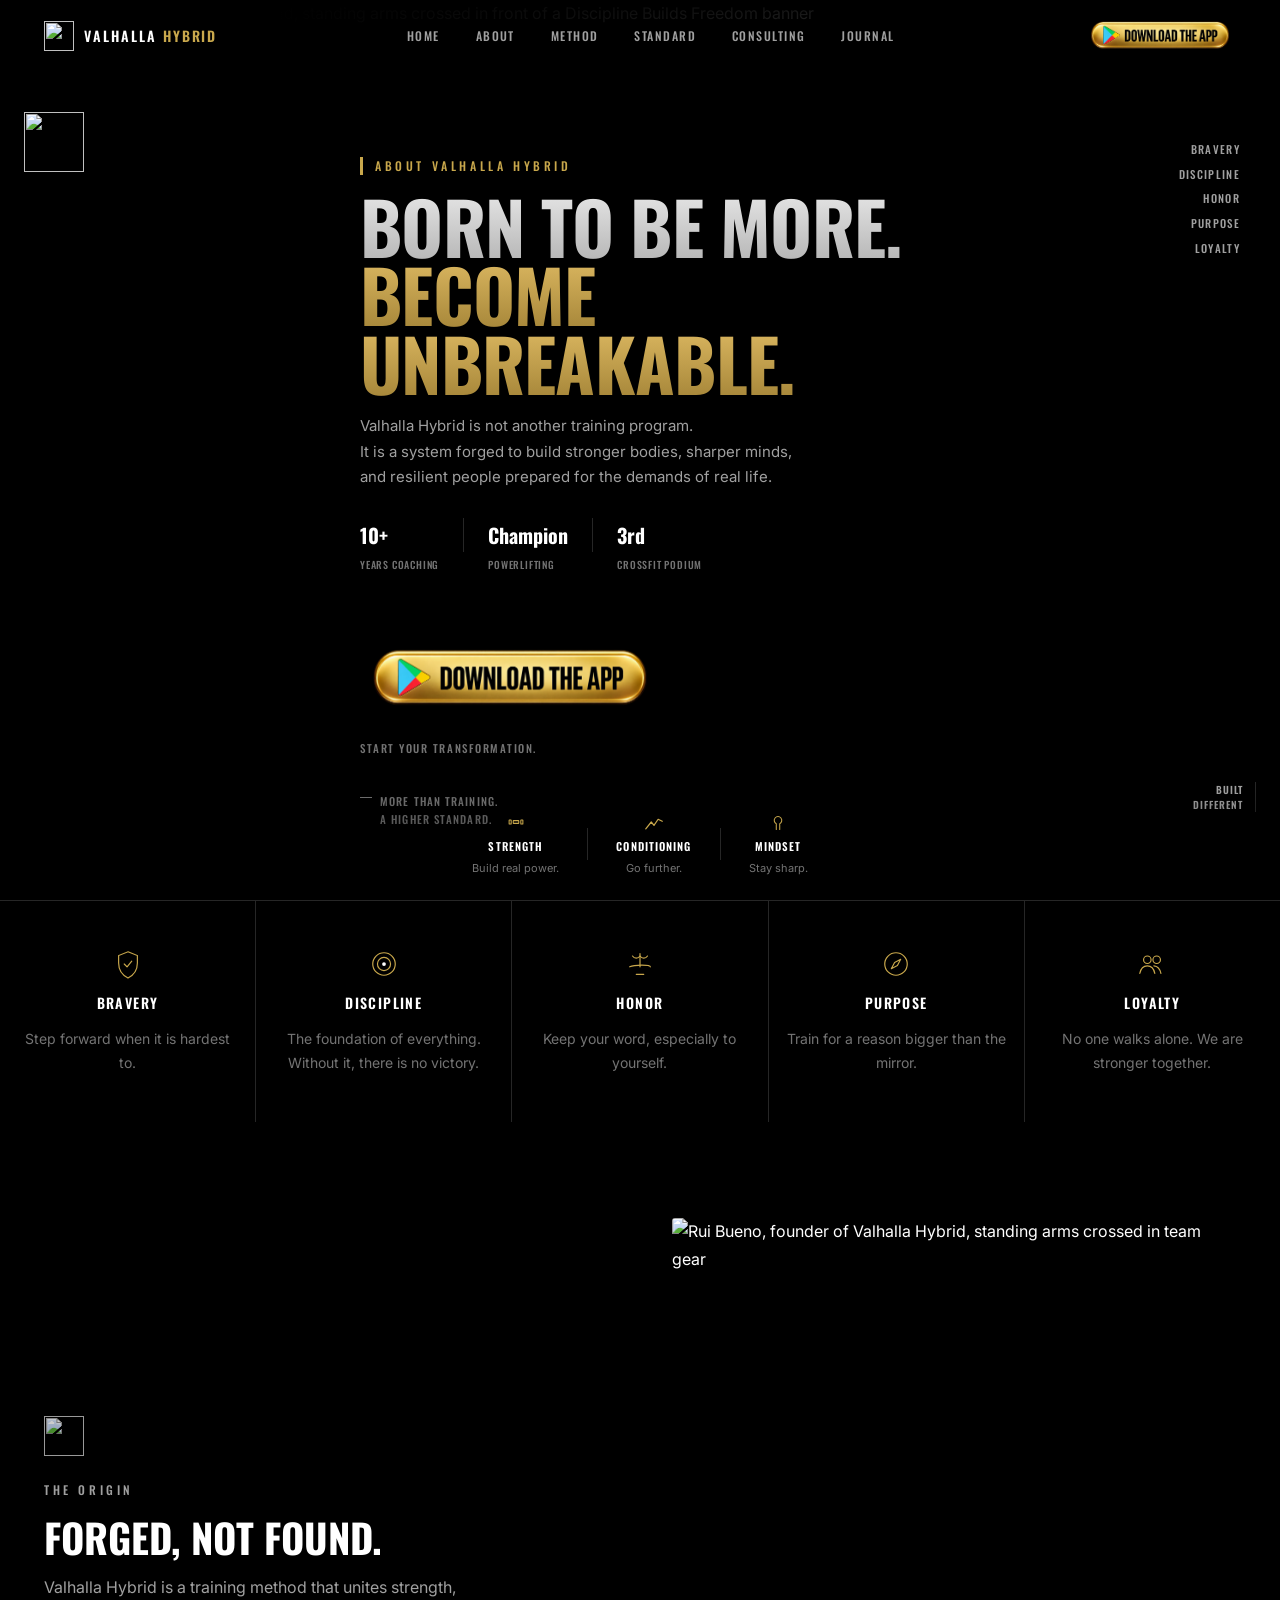
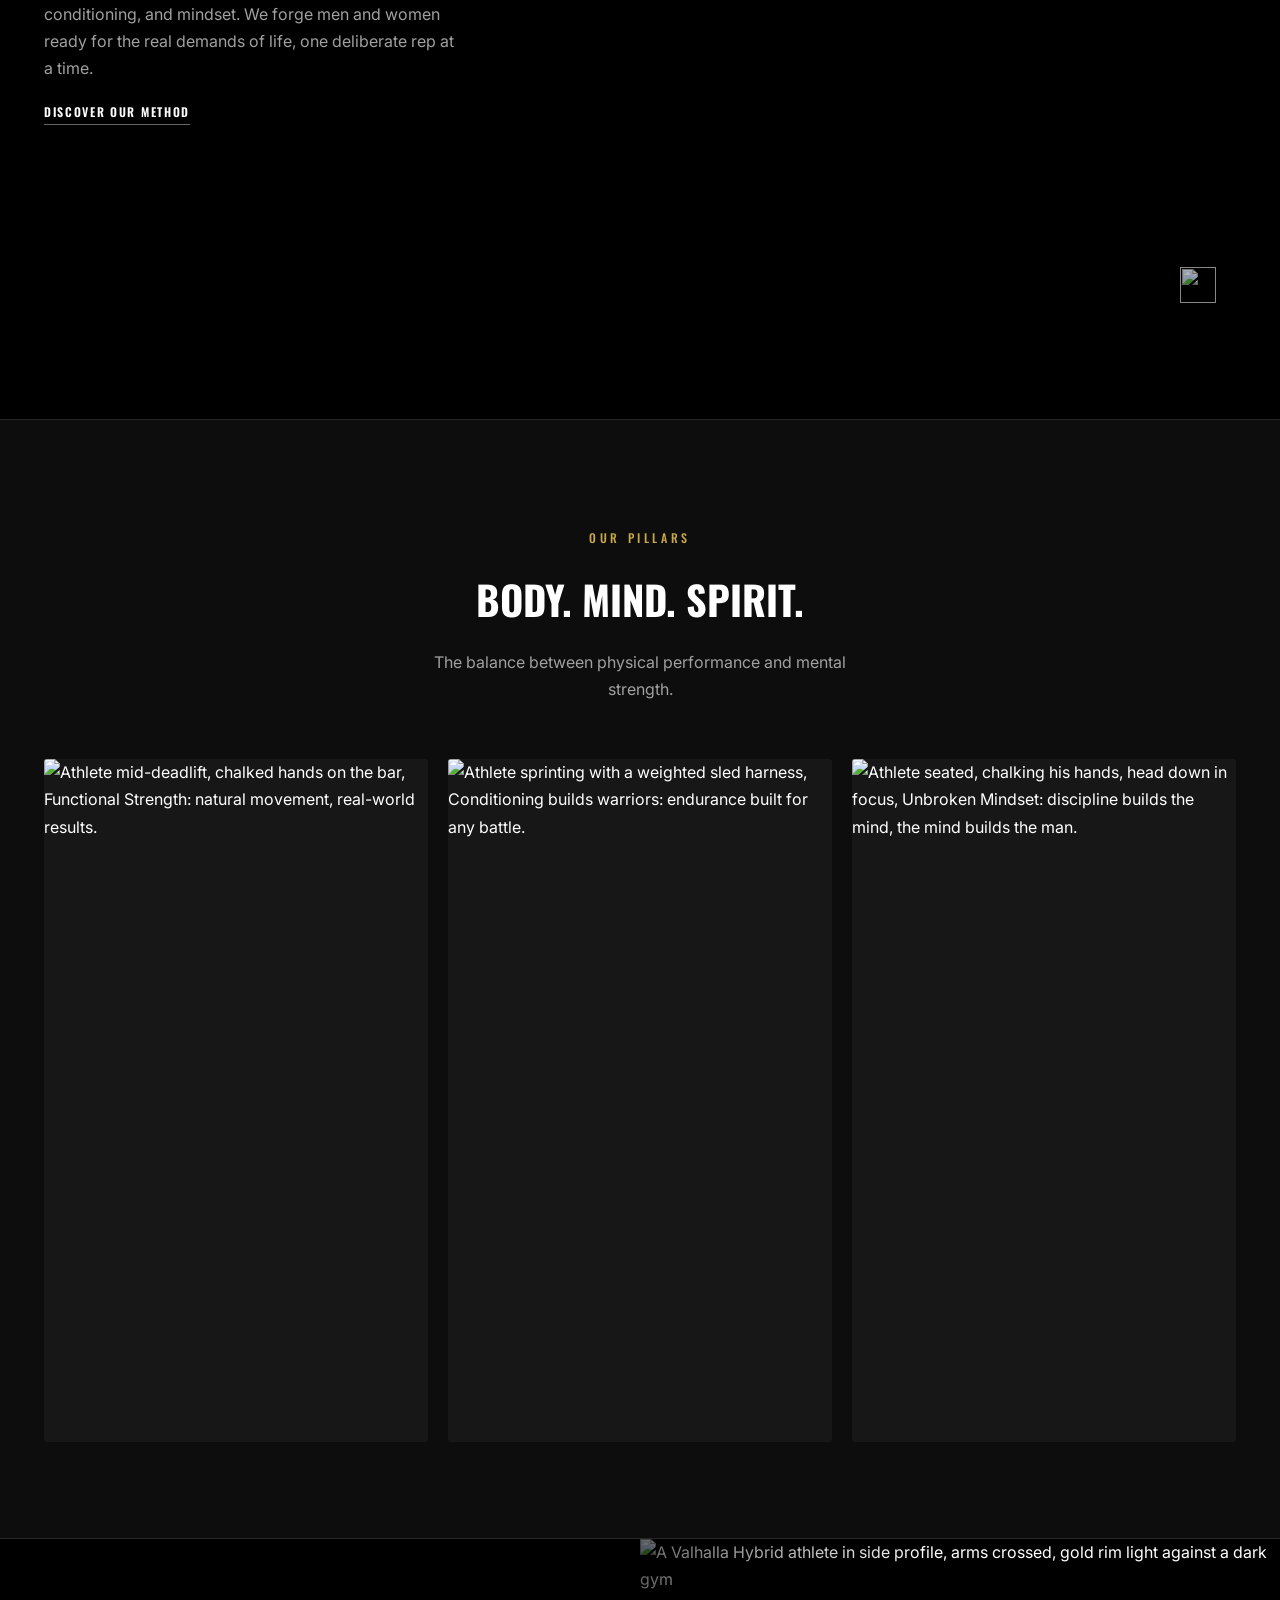
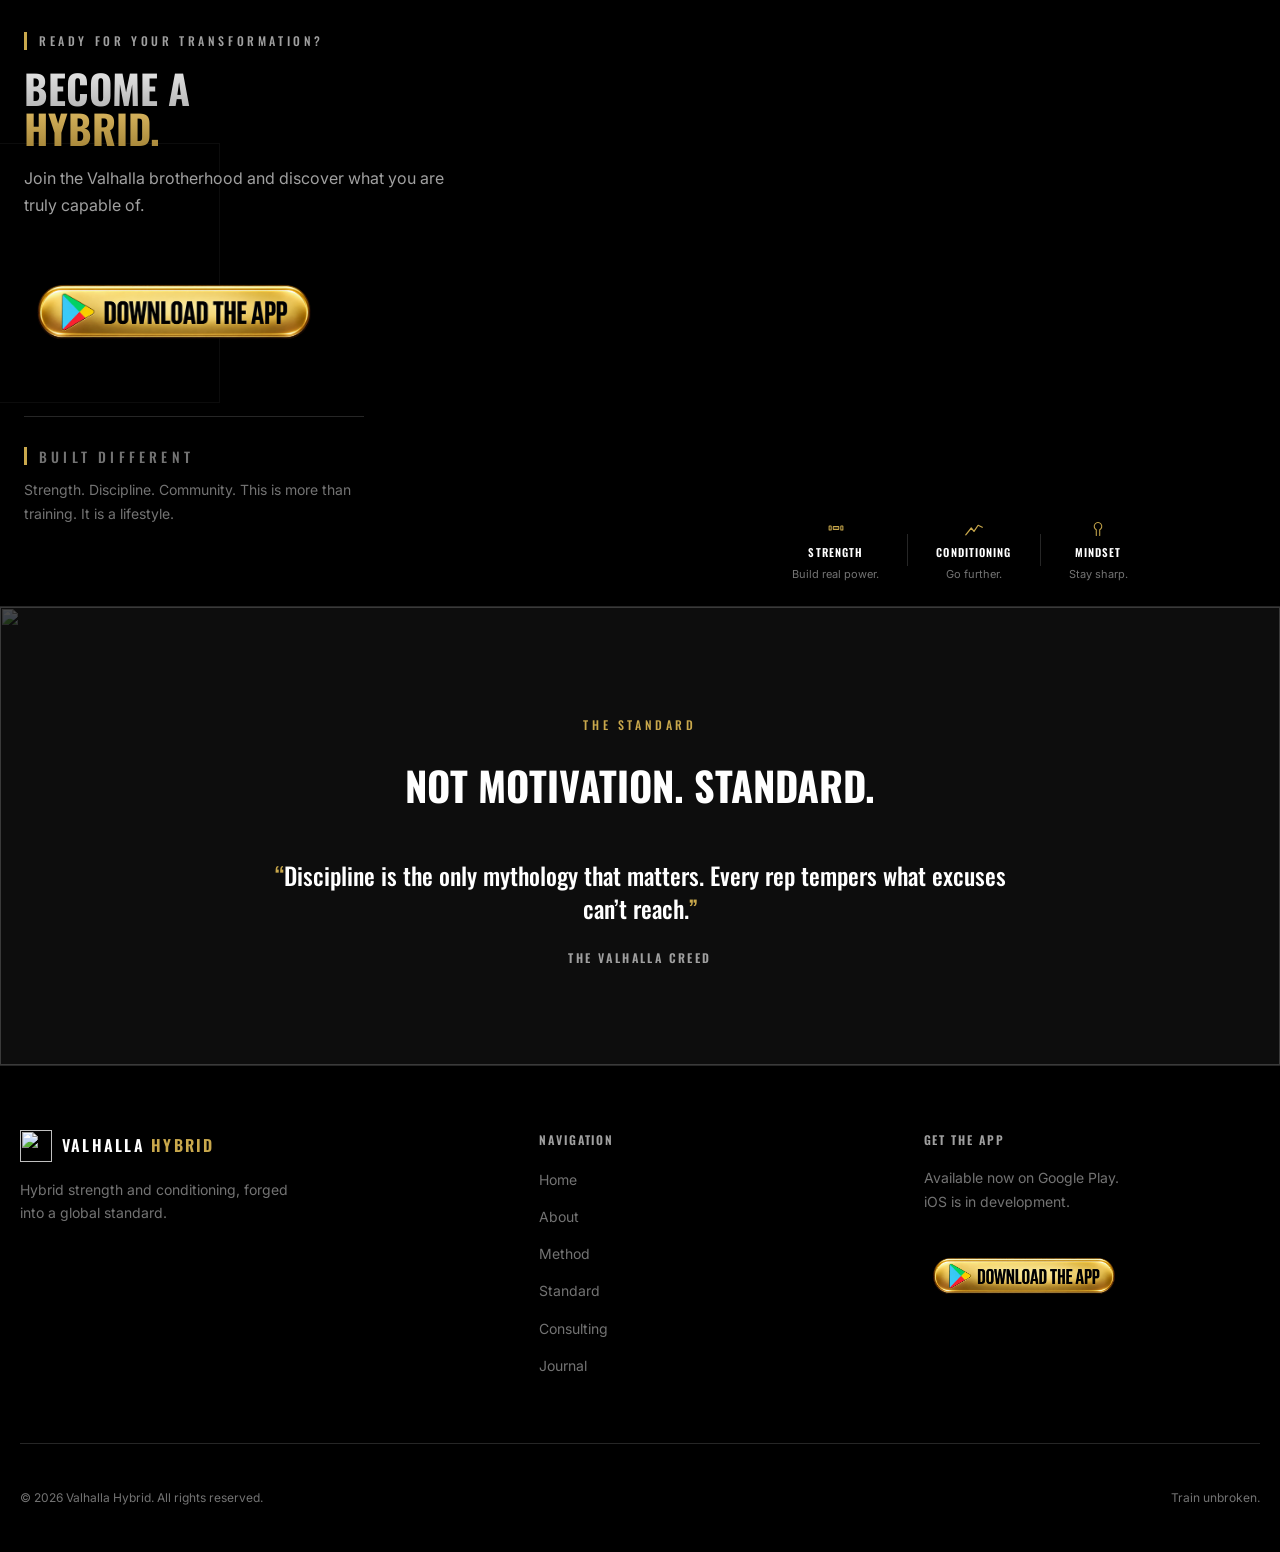
==== commit a33cfbe9: "Point download-button CTAs straight at the Play Store The button graphic itself already says "Downlo" ====
--- a/index.html
+++ b/index.html
@@ -34,7 +34,7 @@
         <li><a href="consulting.html">Consulting</a></li>
         <li><a href="journal.html">Journal</a></li>
       </ul>
-      <a href="join.html" class="btn-download btn-download-nav" aria-label="Become A Hybrid — Download The App"><img src="assets/join/btn-download.png" alt=""></a>
+      <a href="https://play.google.com/store/apps/details?id=com.valhallahybr.app" target="_blank" rel="noopener" class="btn-download btn-download-nav" aria-label="Become A Hybrid — Download The App"><img src="assets/join/btn-download.png" alt=""></a>
     </div>
   </header>
 
@@ -89,7 +89,7 @@
           </div>
 
           <div class="hero-ctas reveal" style="animation-delay: 240ms">
-            <a href="join.html" class="btn-download btn-download-cta" aria-label="Enter Valhalla — Download The App"><img src="assets/join/btn-download.png" alt=""></a>
+            <a href="https://play.google.com/store/apps/details?id=com.valhallahybr.app" target="_blank" rel="noopener" class="btn-download btn-download-cta" aria-label="Enter Valhalla — Download The App"><img src="assets/join/btn-download.png" alt=""></a>
           </div>
           <p class="hero-cta-caption">Start your transformation.</p>
 
@@ -195,7 +195,7 @@
           <p class="eyebrow eyebrow-rule">Ready for your transformation?</p>
           <h2><span class="silver">Become a</span><br /><span class="gold-grad">hybrid.</span></h2>
           <p>Join the Valhalla brotherhood and discover what you are truly capable of.</p>
-          <a href="join.html" class="btn-download btn-download-cta" aria-label="Become A Hybrid — Download The App"><img src="assets/join/btn-download.png" alt=""></a>
+          <a href="https://play.google.com/store/apps/details?id=com.valhallahybr.app" target="_blank" rel="noopener" class="btn-download btn-download-cta" aria-label="Become A Hybrid — Download The App"><img src="assets/join/btn-download.png" alt=""></a>
 
           <div class="built-different">
             <p class="eyebrow eyebrow-rule">Built Different</p>
@@ -264,7 +264,7 @@
       <div class="footer-col">
         <h3>Get The App</h3>
         <p>Available now on Google Play. iOS is in development.</p>
-        <a href="join.html" class="btn-download btn-download-sm" aria-label="Become A Hybrid — Download The App"><img src="assets/join/btn-download.png" alt=""></a>
+        <a href="https://play.google.com/store/apps/details?id=com.valhallahybr.app" target="_blank" rel="noopener" class="btn-download btn-download-sm" aria-label="Become A Hybrid — Download The App"><img src="assets/join/btn-download.png" alt=""></a>
       </div>
     </div>
     <div class="container footer-bottom">
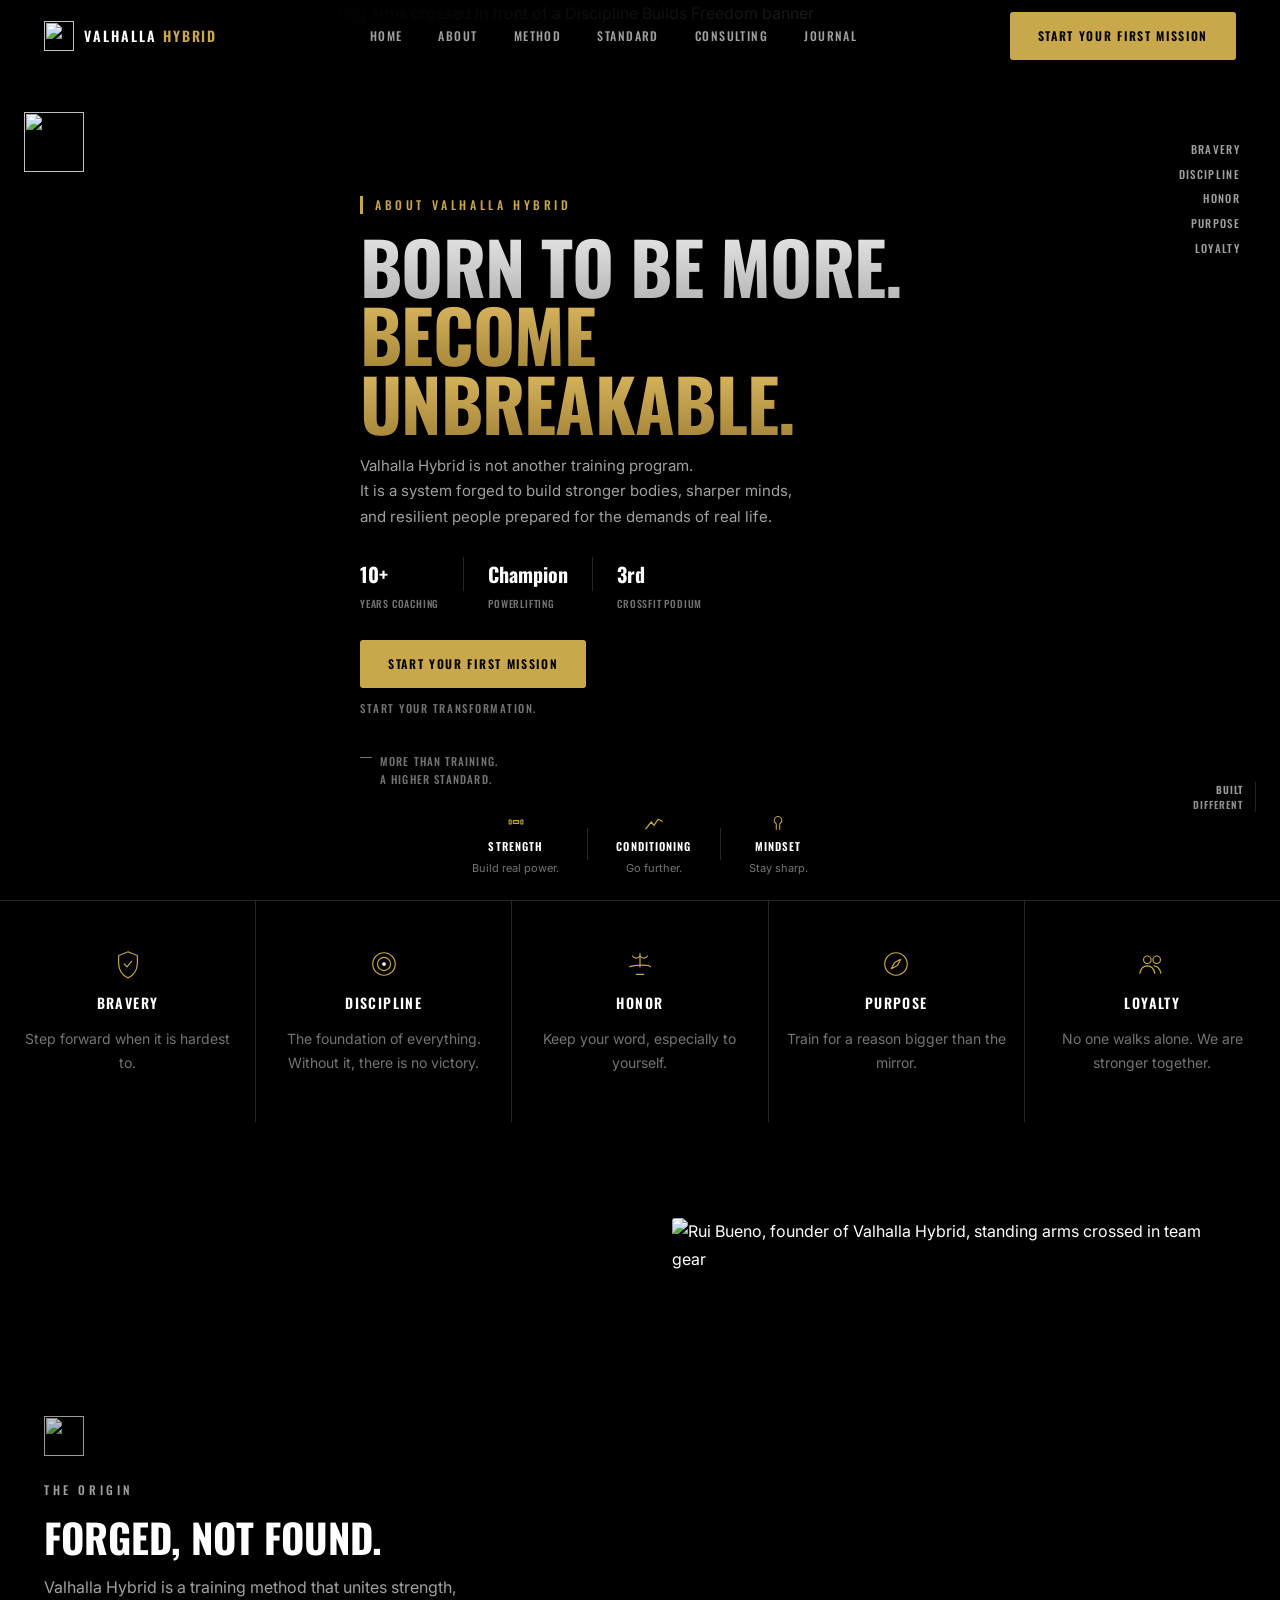
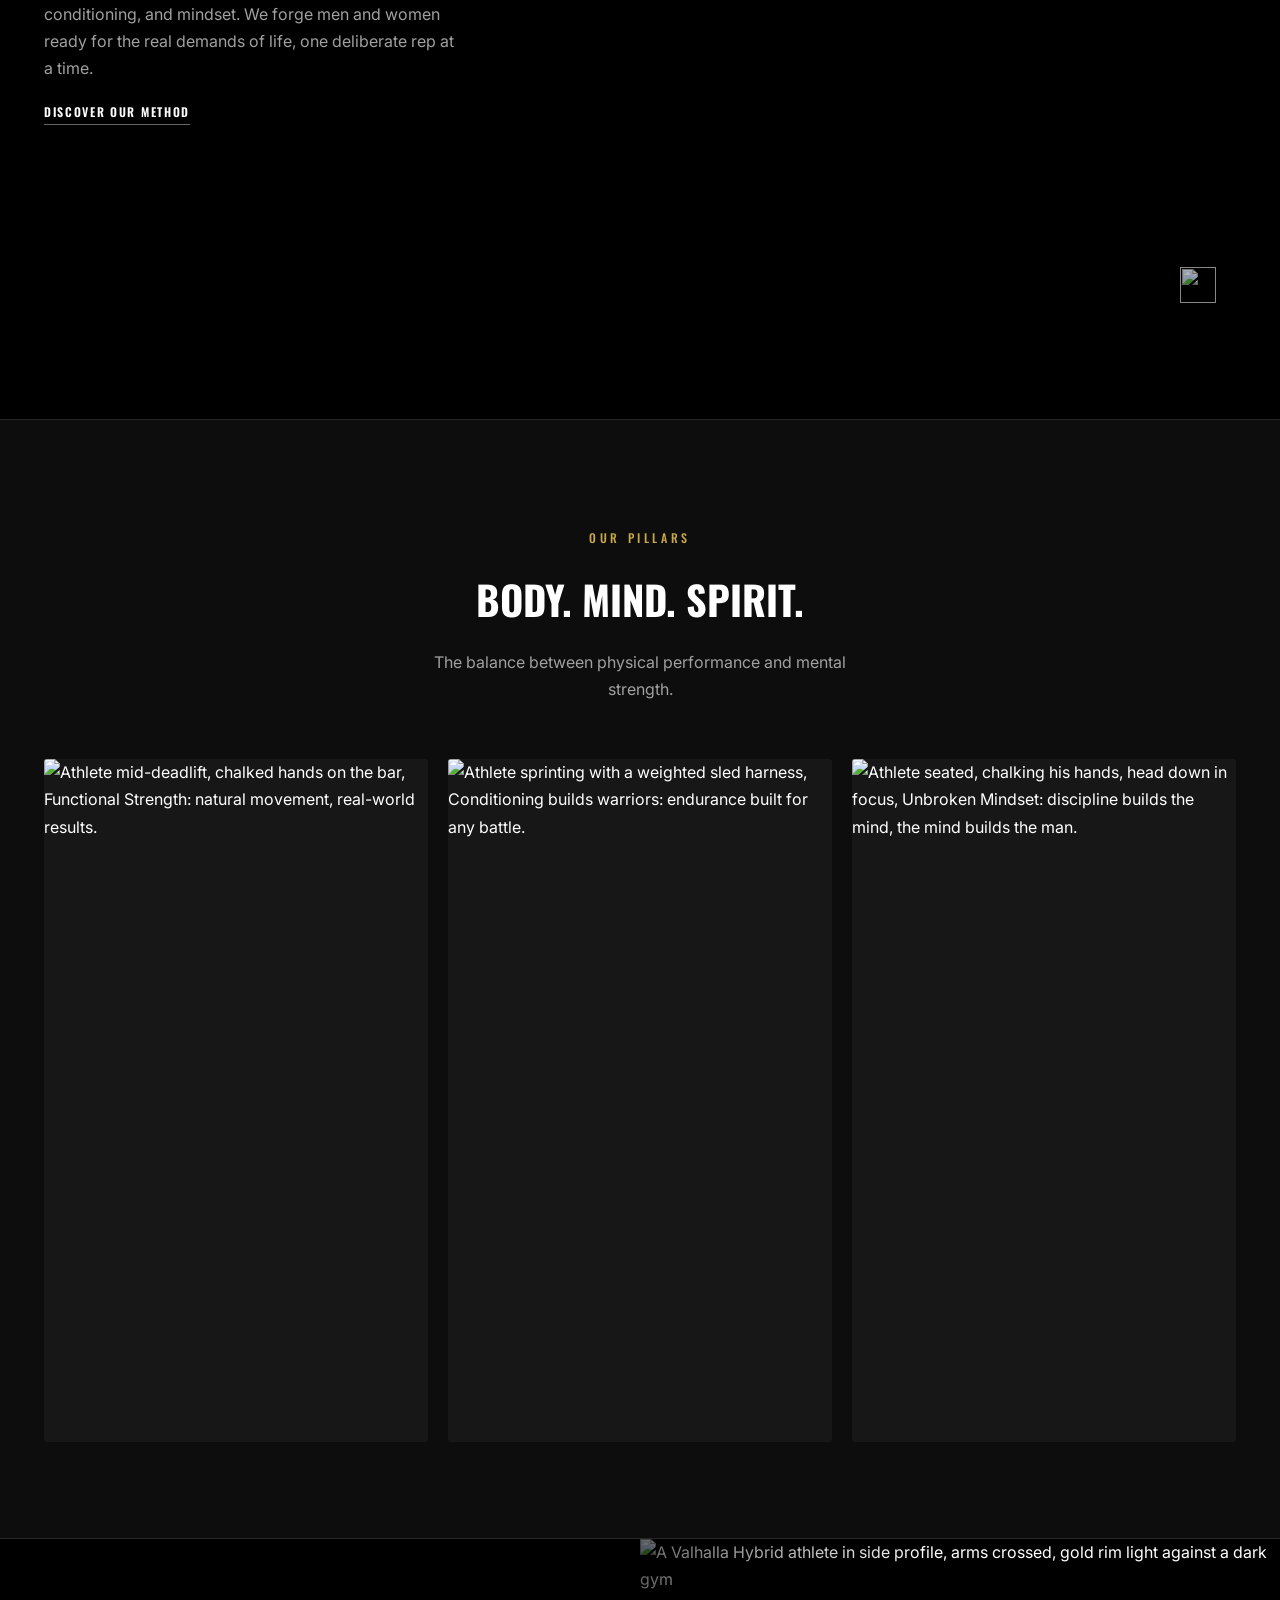
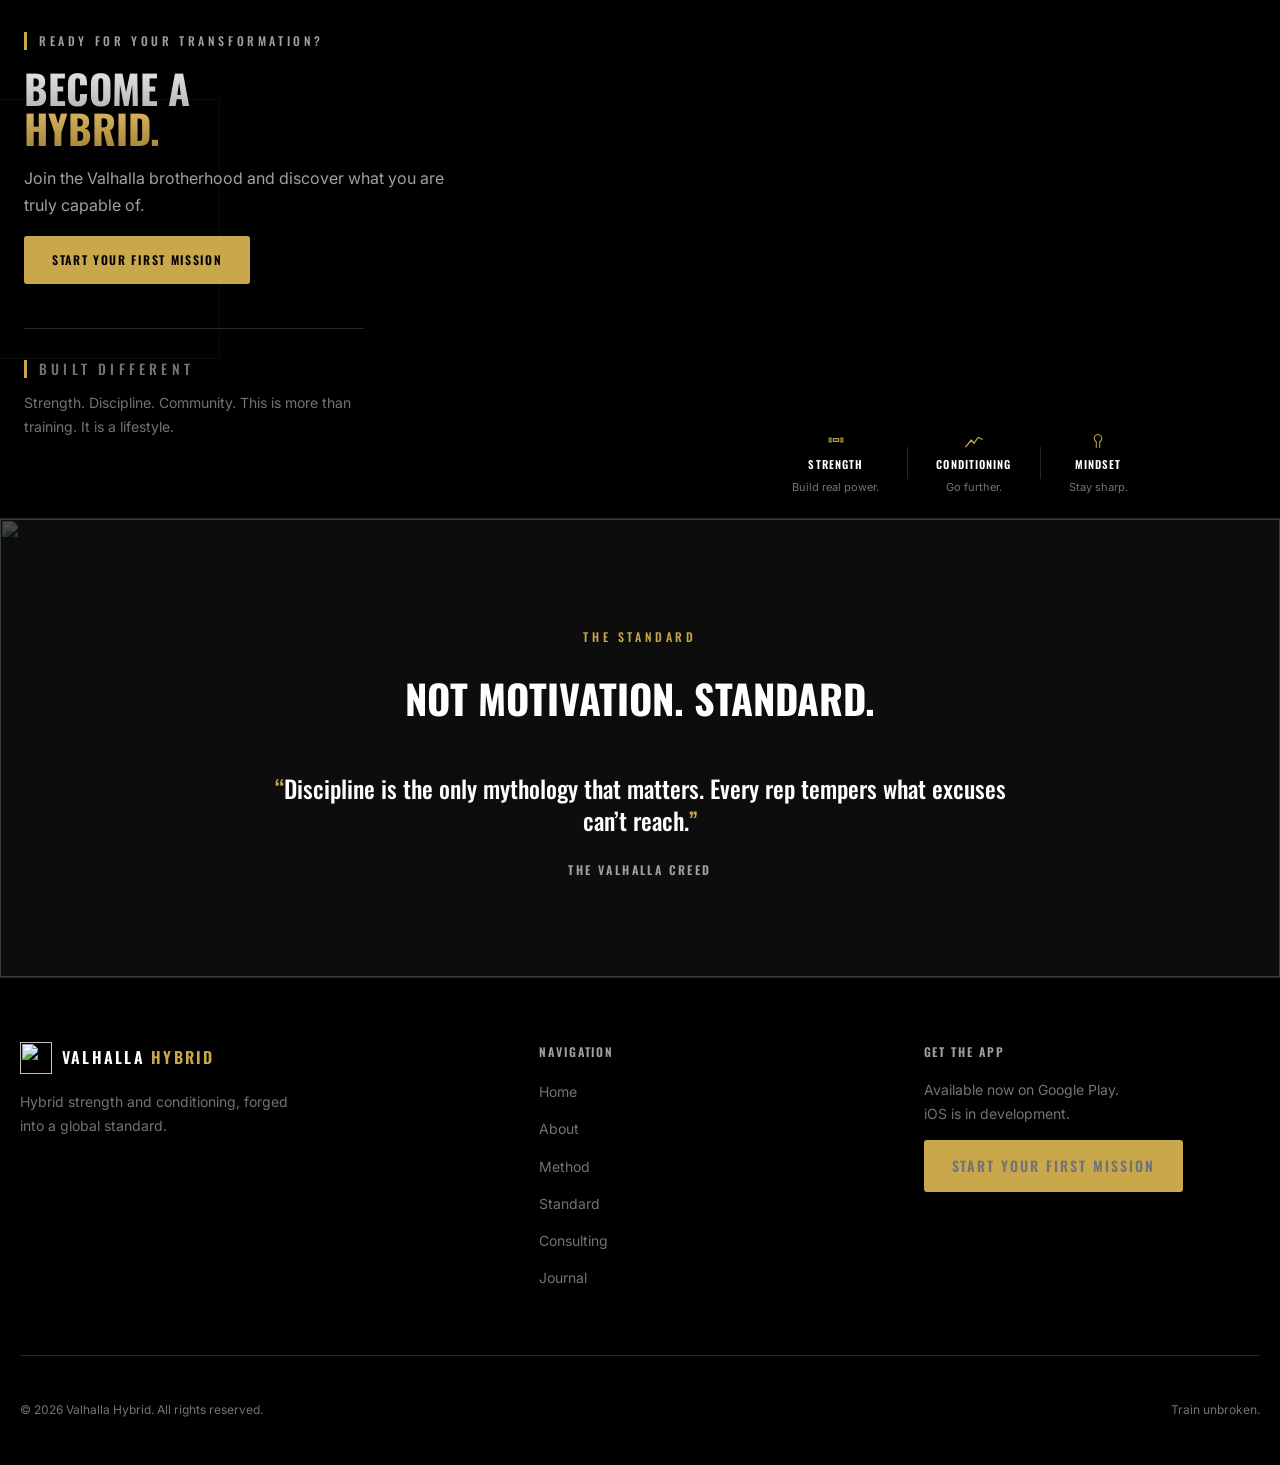
==== commit 5c976210: "Redirect app CTAs to the pricing section, keep Consulting's own flow separate Every button that used" ====
--- a/index.html
+++ b/index.html
@@ -34,7 +34,7 @@
         <li><a href="consulting.html">Consulting</a></li>
         <li><a href="journal.html">Journal</a></li>
       </ul>
-      <a href="https://play.google.com/store/apps/details?id=com.valhallahybr.app" target="_blank" rel="noopener" class="btn-download btn-download-nav" aria-label="Become A Hybrid — Download The App"><img src="assets/join/btn-download.png" alt=""></a>
+      <a href="join.html#pricing" class="btn-gold">Start Your First Mission</a>
     </div>
   </header>
 
@@ -89,7 +89,7 @@
           </div>
 
           <div class="hero-ctas reveal" style="animation-delay: 240ms">
-            <a href="https://play.google.com/store/apps/details?id=com.valhallahybr.app" target="_blank" rel="noopener" class="btn-download btn-download-cta" aria-label="Enter Valhalla — Download The App"><img src="assets/join/btn-download.png" alt=""></a>
+            <a href="join.html#pricing" class="btn-gold">Start Your First Mission</a>
           </div>
           <p class="hero-cta-caption">Start your transformation.</p>
 
@@ -195,7 +195,7 @@
           <p class="eyebrow eyebrow-rule">Ready for your transformation?</p>
           <h2><span class="silver">Become a</span><br /><span class="gold-grad">hybrid.</span></h2>
           <p>Join the Valhalla brotherhood and discover what you are truly capable of.</p>
-          <a href="https://play.google.com/store/apps/details?id=com.valhallahybr.app" target="_blank" rel="noopener" class="btn-download btn-download-cta" aria-label="Become A Hybrid — Download The App"><img src="assets/join/btn-download.png" alt=""></a>
+          <a href="join.html#pricing" class="btn-gold">Start Your First Mission</a>
 
           <div class="built-different">
             <p class="eyebrow eyebrow-rule">Built Different</p>
@@ -264,7 +264,7 @@
       <div class="footer-col">
         <h3>Get The App</h3>
         <p>Available now on Google Play. iOS is in development.</p>
-        <a href="https://play.google.com/store/apps/details?id=com.valhallahybr.app" target="_blank" rel="noopener" class="btn-download btn-download-sm" aria-label="Become A Hybrid — Download The App"><img src="assets/join/btn-download.png" alt=""></a>
+        <a href="join.html#pricing" class="btn-gold">Start Your First Mission</a>
       </div>
     </div>
     <div class="container footer-bottom">
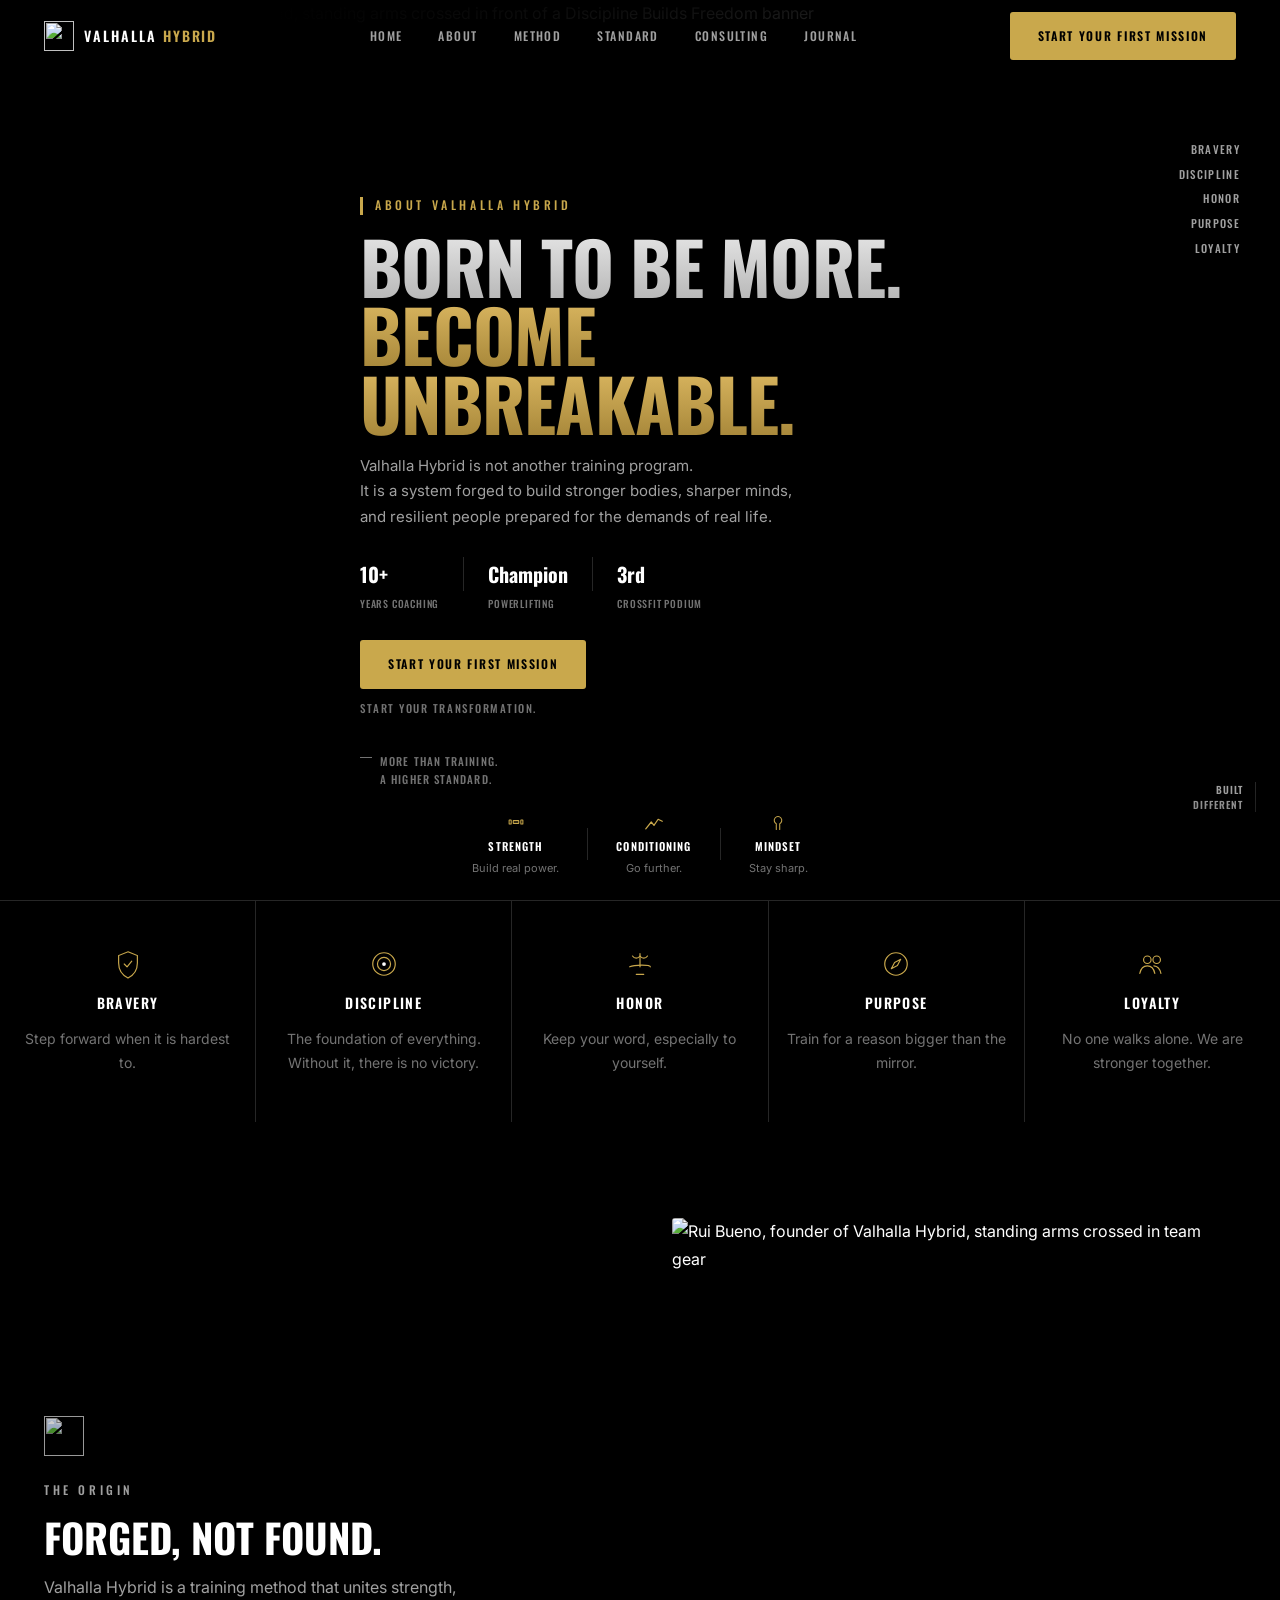
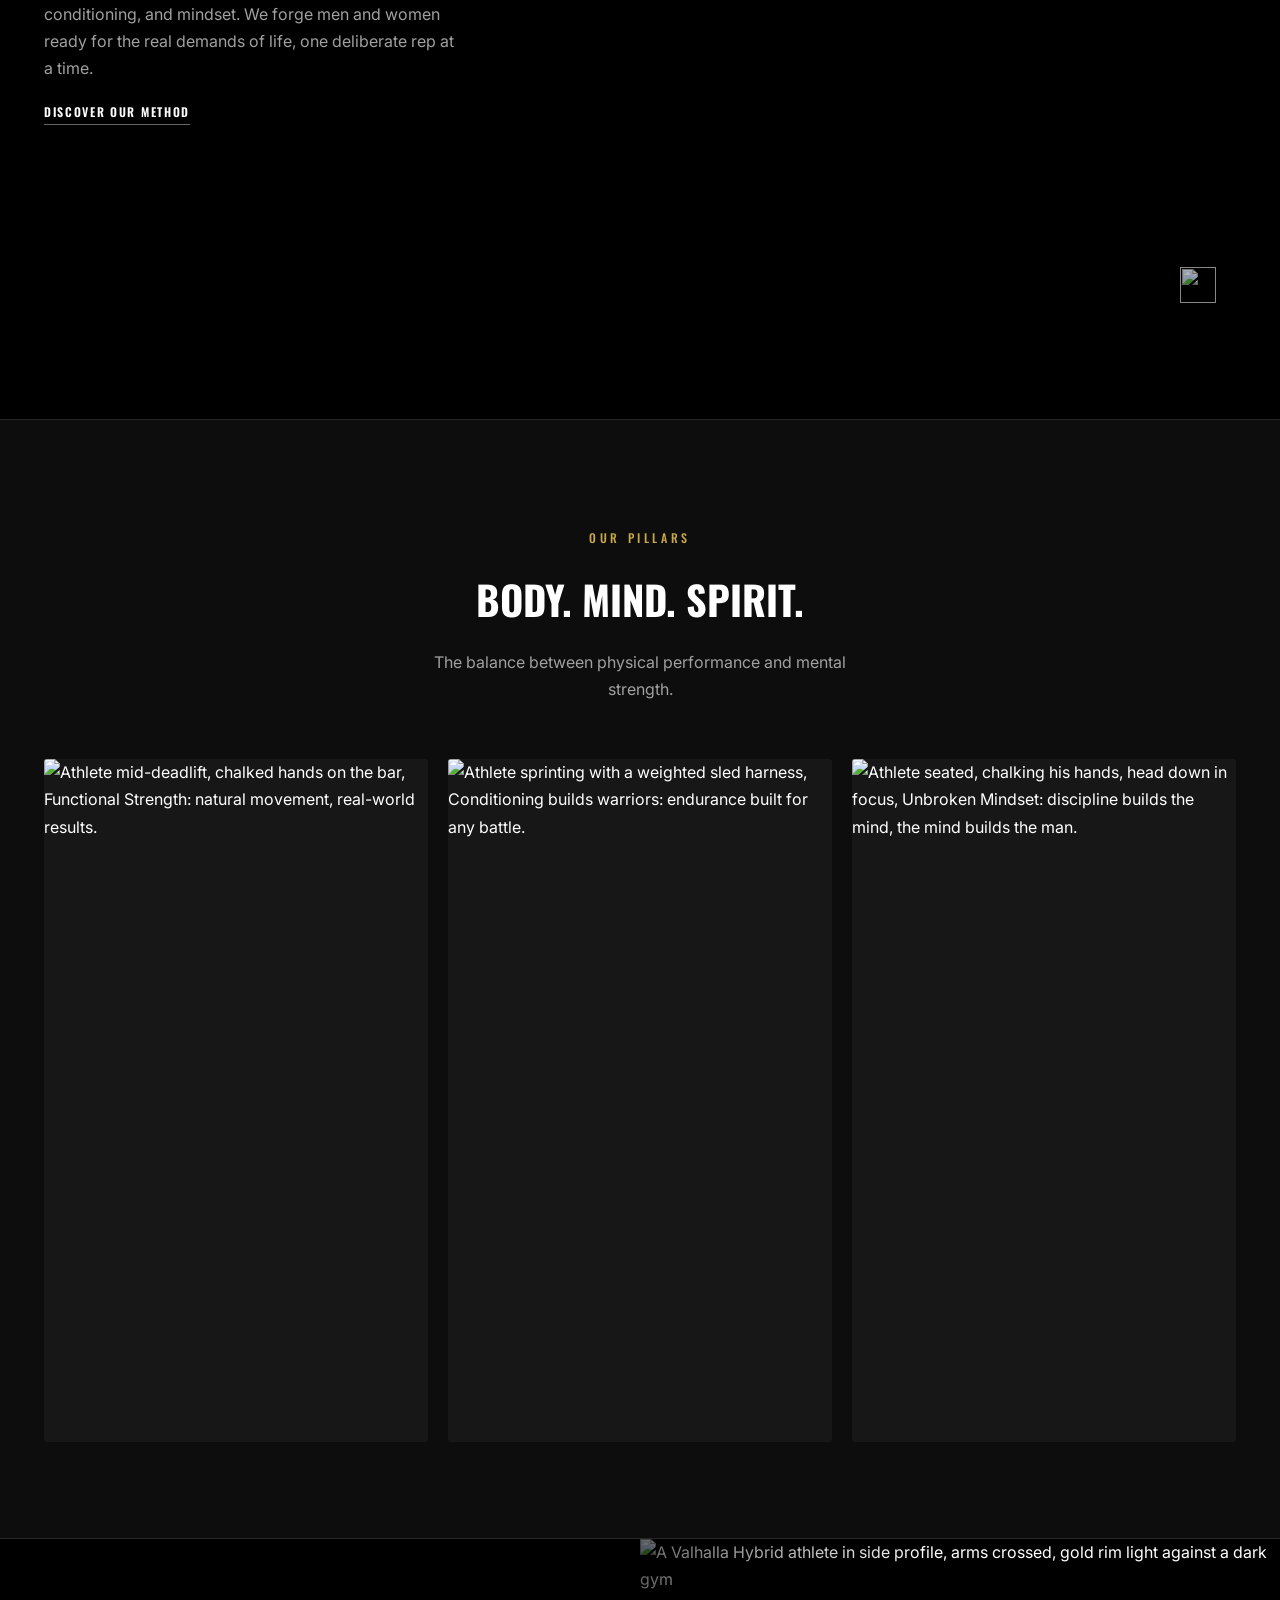
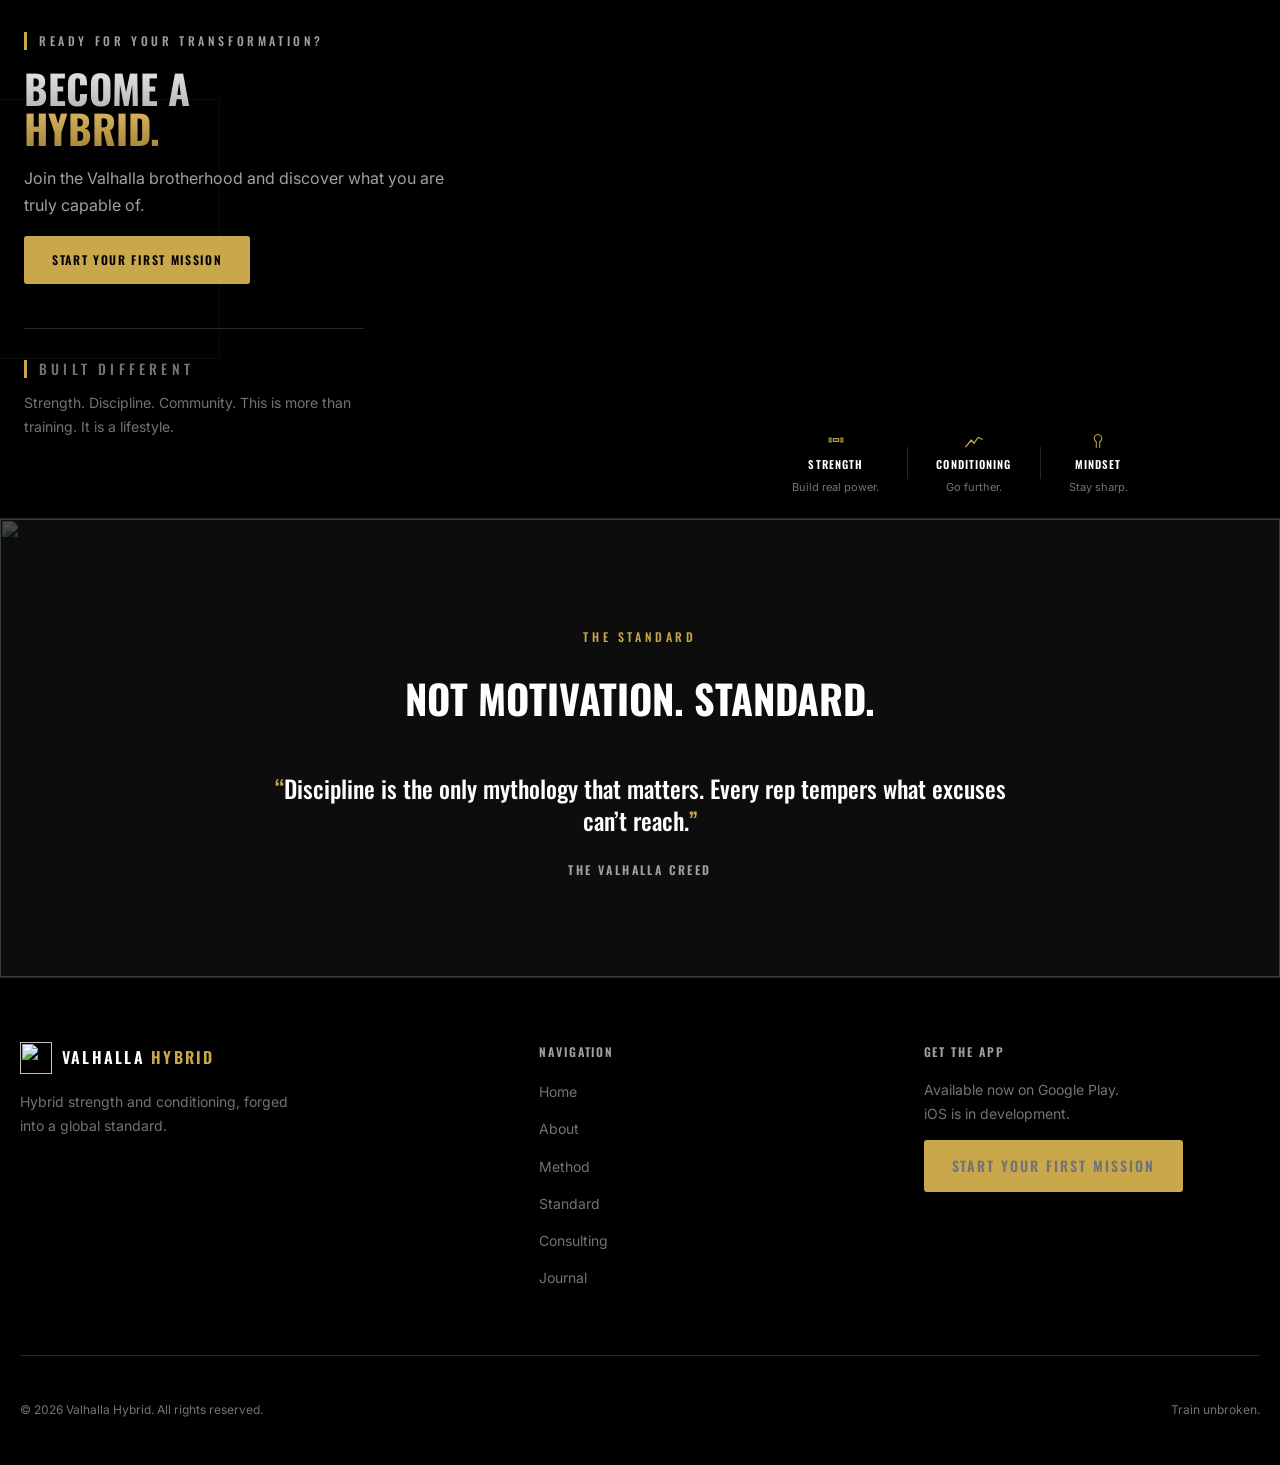
==== commit 9a709202: "Remove the small floating logo mark from the homepage hero It sat absolutely positioned over the hea" ====
--- a/index.html
+++ b/index.html
@@ -47,7 +47,6 @@
       />
       <div class="hero-scrim-1"></div>
       <div class="hero-scrim-2"></div>
-      <img class="hero-mark reveal" src="assets/brand/logo-mark.webp" alt="" />
 
       <ul class="hero-side-list reveal" style="animation-delay: 200ms">
         <li>Bravery</li>
--- a/styles.css
+++ b/styles.css
@@ -177,14 +177,6 @@
   inset: 0;
   background: linear-gradient(to top, var(--black), transparent 40%, rgba(0, 0, 0, 0.4));
 }
-.hero-mark {
-  position: absolute;
-  top: 112px;
-  left: 24px;
-  height: 60px;
-  width: 60px;
-  opacity: 0.9;
-}
 .hero-content {
   position: relative;
   max-width: 560px;
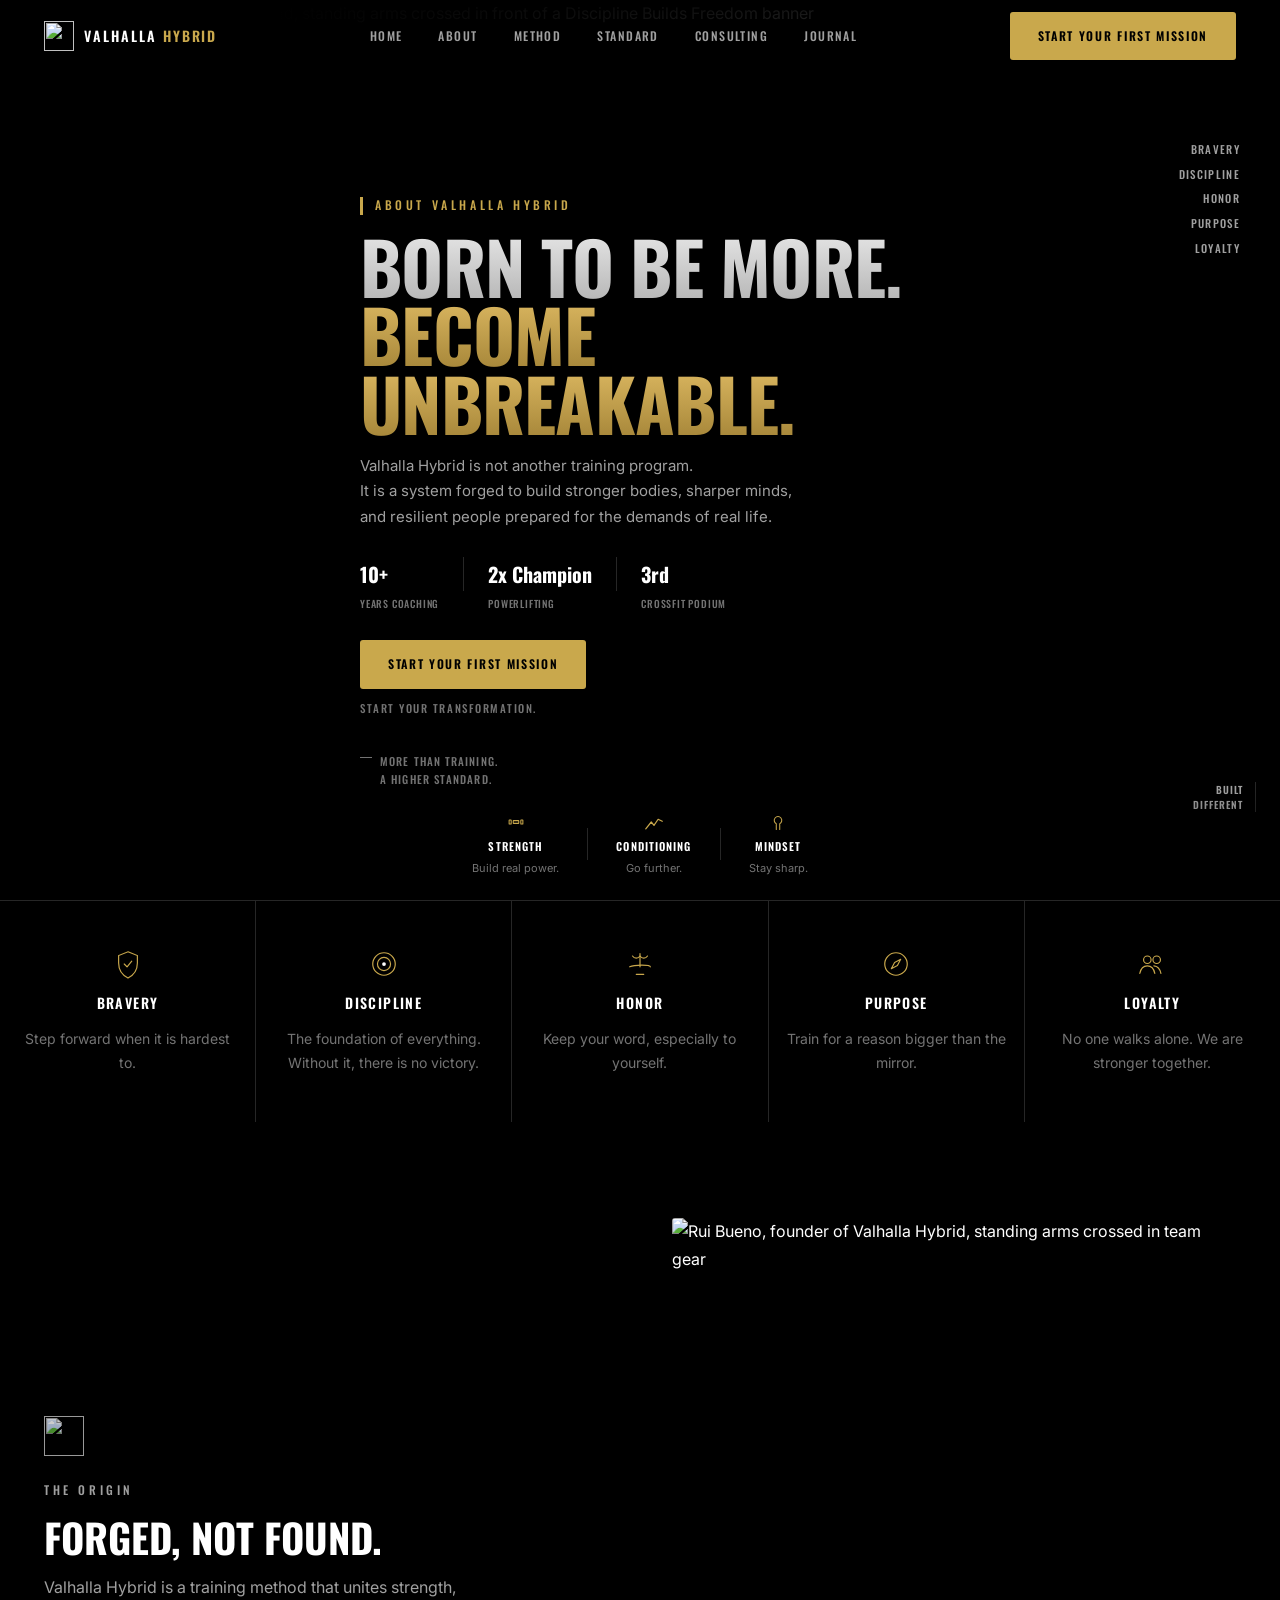
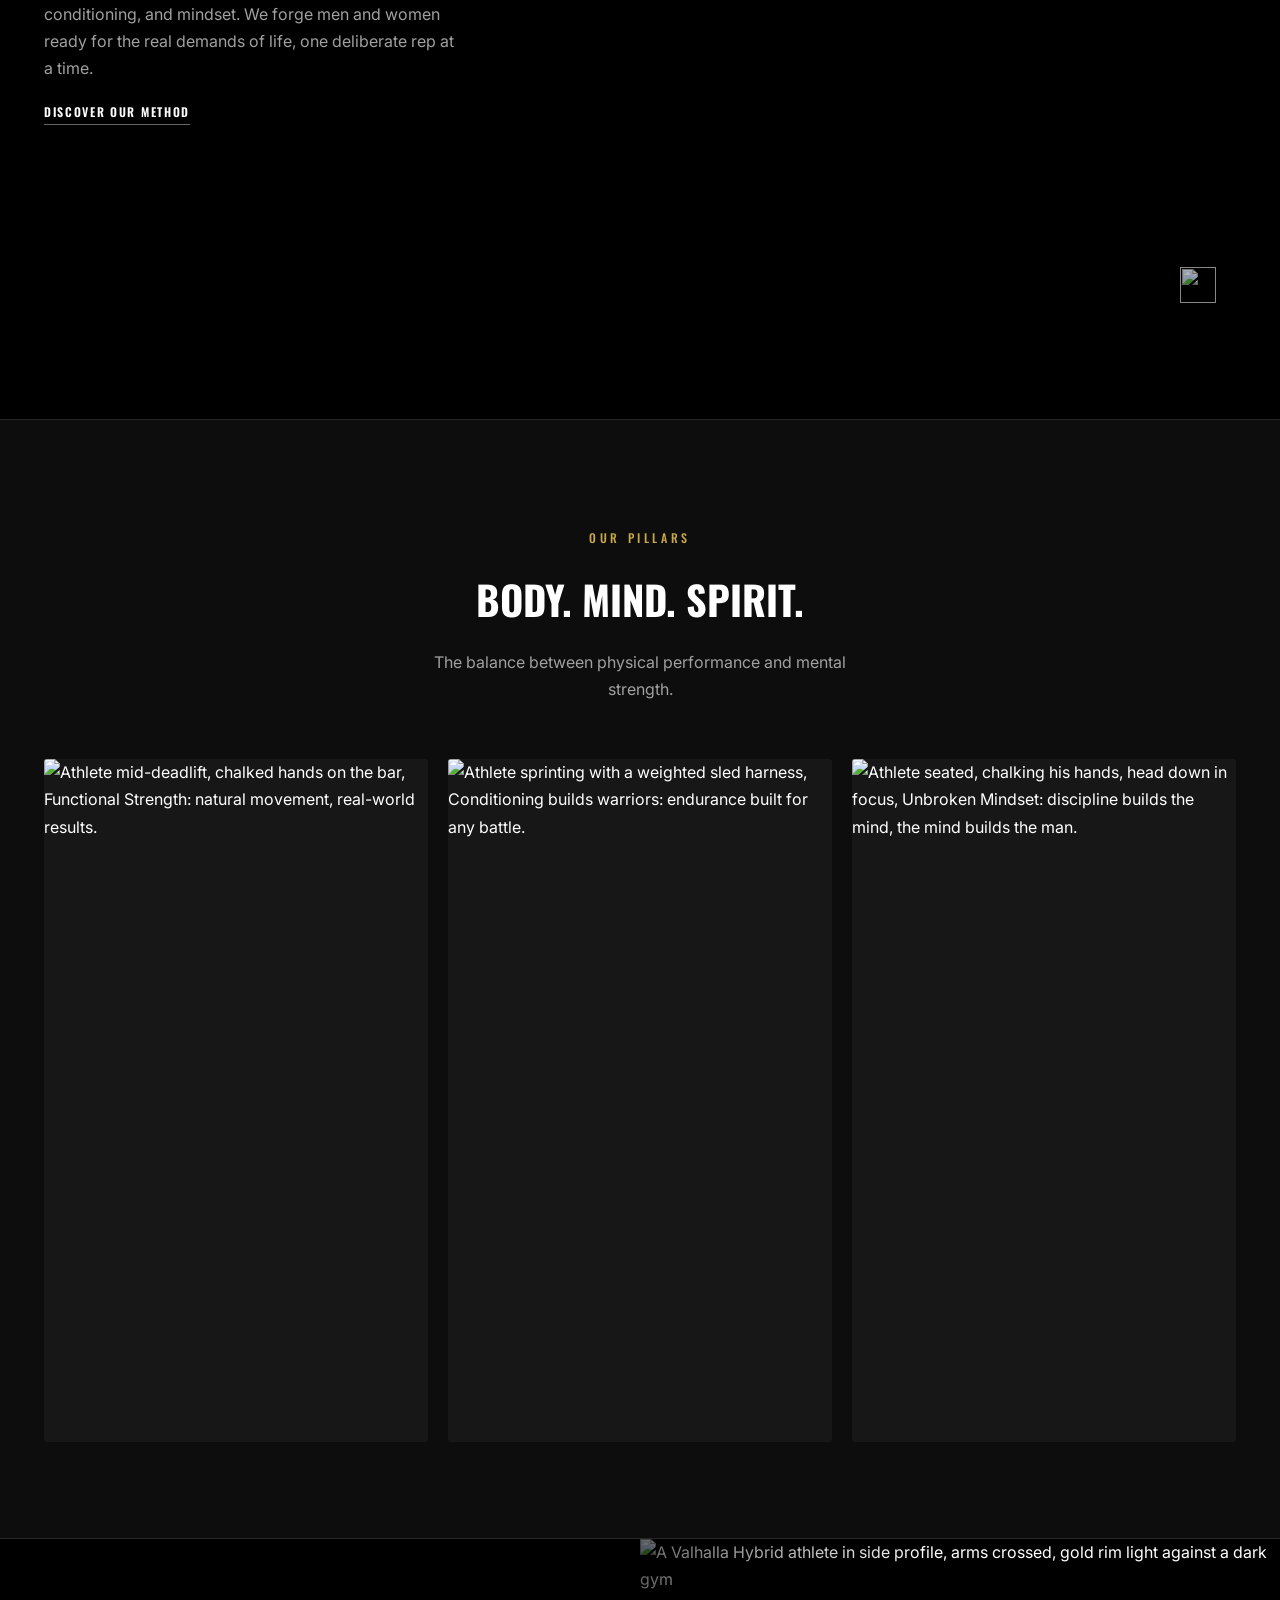
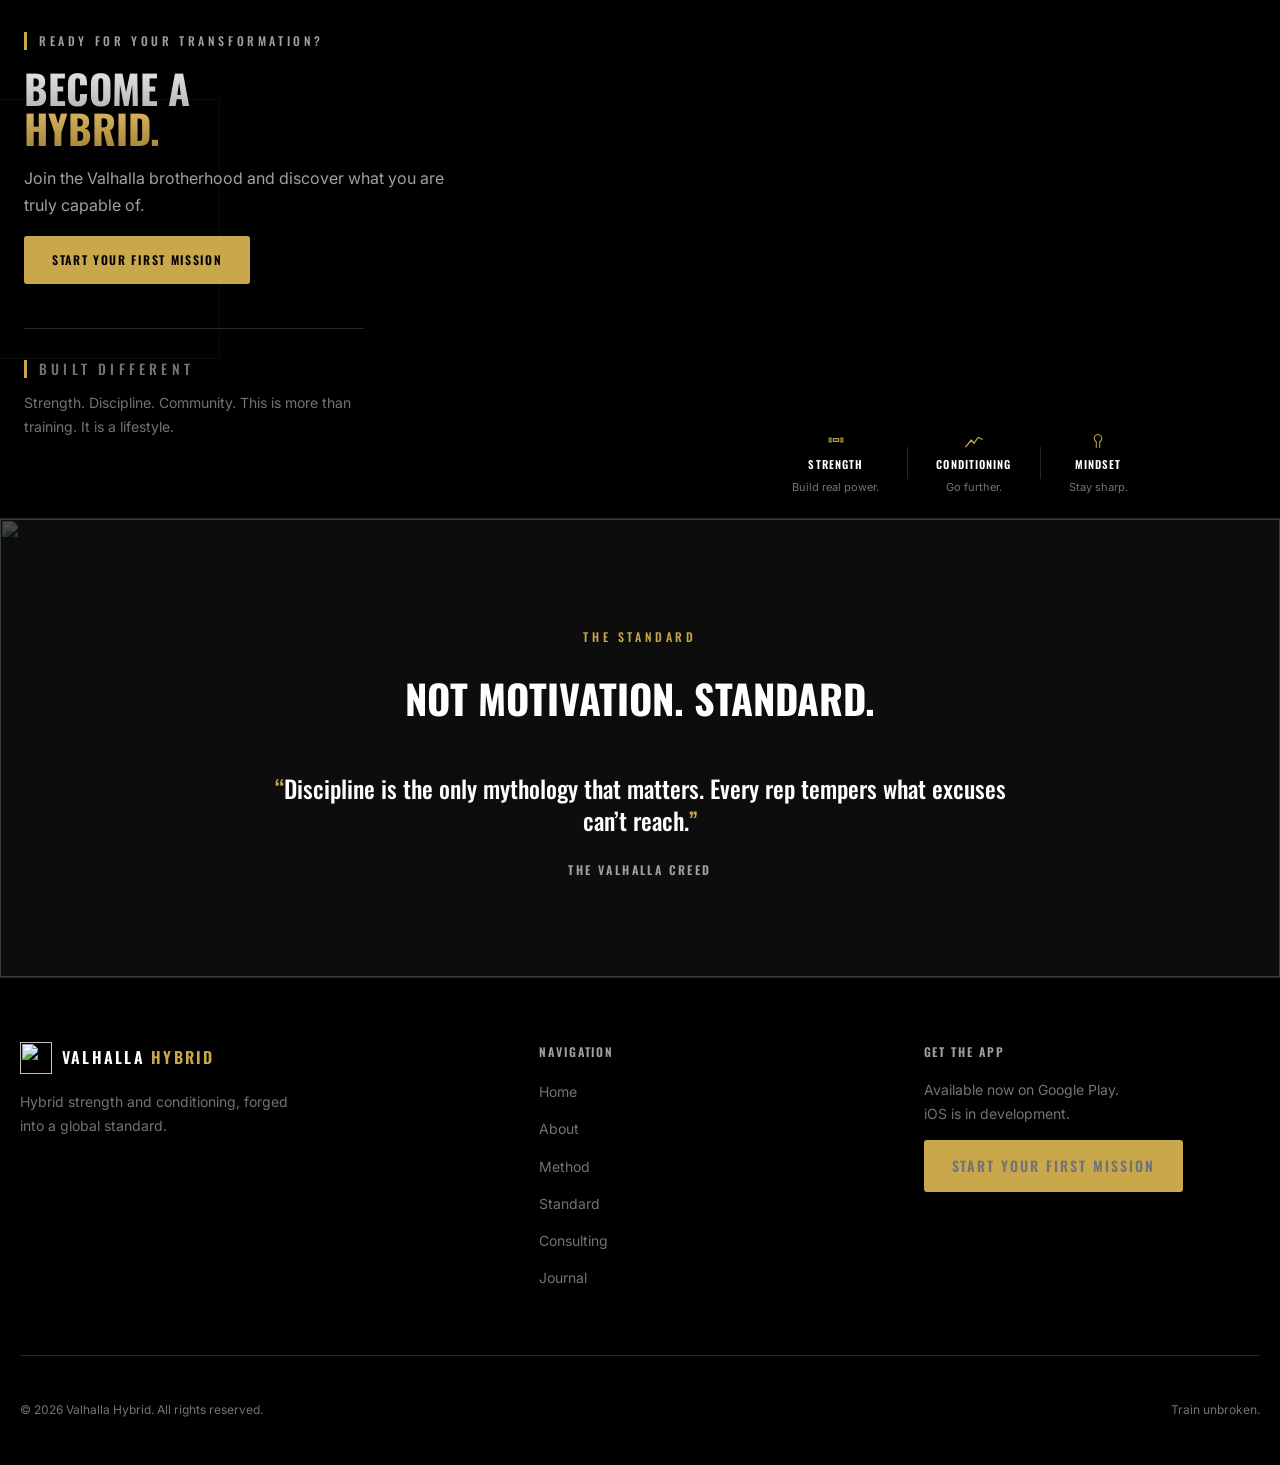
==== commit e85b5bc2: "Correct athletic credentials with precise, real numbers 17+ years of weight training, 2+ years of Cr" ====
--- a/index.html
+++ b/index.html
@@ -34,7 +34,7 @@
         <li><a href="consulting.html">Consulting</a></li>
         <li><a href="journal.html">Journal</a></li>
       </ul>
-      <a href="join.html#pricing" class="btn-gold">Start Your First Mission</a>
+      <a href="https://play.google.com/store/apps/details?id=com.valhallahybr.app" target="_blank" rel="noopener" class="btn-gold">Start Your First Mission</a>
     </div>
   </header>
 
@@ -77,7 +77,7 @@
             </div>
             <div class="divider"></div>
             <div class="stat">
-              <span class="num">Champion</span>
+              <span class="num">2x Champion</span>
               <span class="label">Powerlifting</span>
             </div>
             <div class="divider"></div>
@@ -88,7 +88,7 @@
           </div>
 
           <div class="hero-ctas reveal" style="animation-delay: 240ms">
-            <a href="join.html#pricing" class="btn-gold">Start Your First Mission</a>
+            <a href="https://play.google.com/store/apps/details?id=com.valhallahybr.app" target="_blank" rel="noopener" class="btn-gold">Start Your First Mission</a>
           </div>
           <p class="hero-cta-caption">Start your transformation.</p>
 
@@ -194,7 +194,7 @@
           <p class="eyebrow eyebrow-rule">Ready for your transformation?</p>
           <h2><span class="silver">Become a</span><br /><span class="gold-grad">hybrid.</span></h2>
           <p>Join the Valhalla brotherhood and discover what you are truly capable of.</p>
-          <a href="join.html#pricing" class="btn-gold">Start Your First Mission</a>
+          <a href="https://play.google.com/store/apps/details?id=com.valhallahybr.app" target="_blank" rel="noopener" class="btn-gold">Start Your First Mission</a>
 
           <div class="built-different">
             <p class="eyebrow eyebrow-rule">Built Different</p>
@@ -263,7 +263,7 @@
       <div class="footer-col">
         <h3>Get The App</h3>
         <p>Available now on Google Play. iOS is in development.</p>
-        <a href="join.html#pricing" class="btn-gold">Start Your First Mission</a>
+        <a href="https://play.google.com/store/apps/details?id=com.valhallahybr.app" target="_blank" rel="noopener" class="btn-gold">Start Your First Mission</a>
       </div>
     </div>
     <div class="container footer-bottom">
